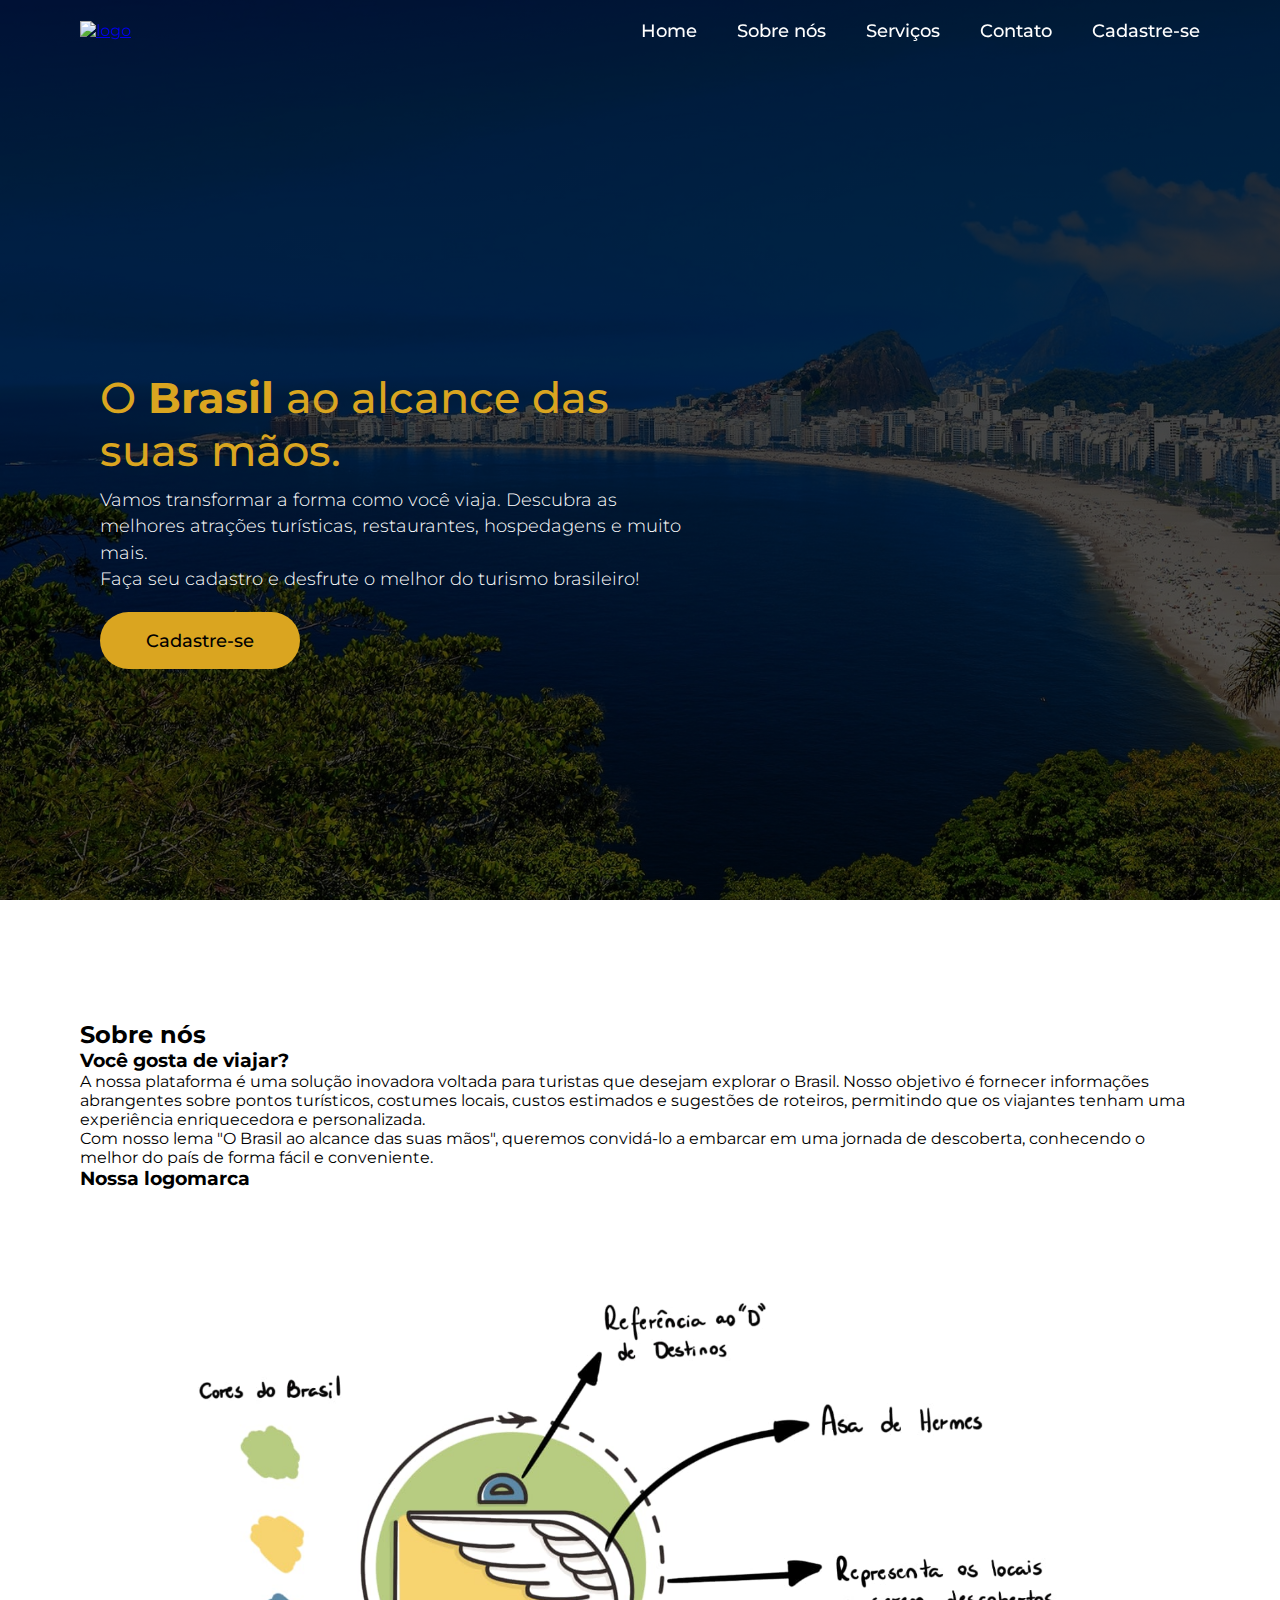
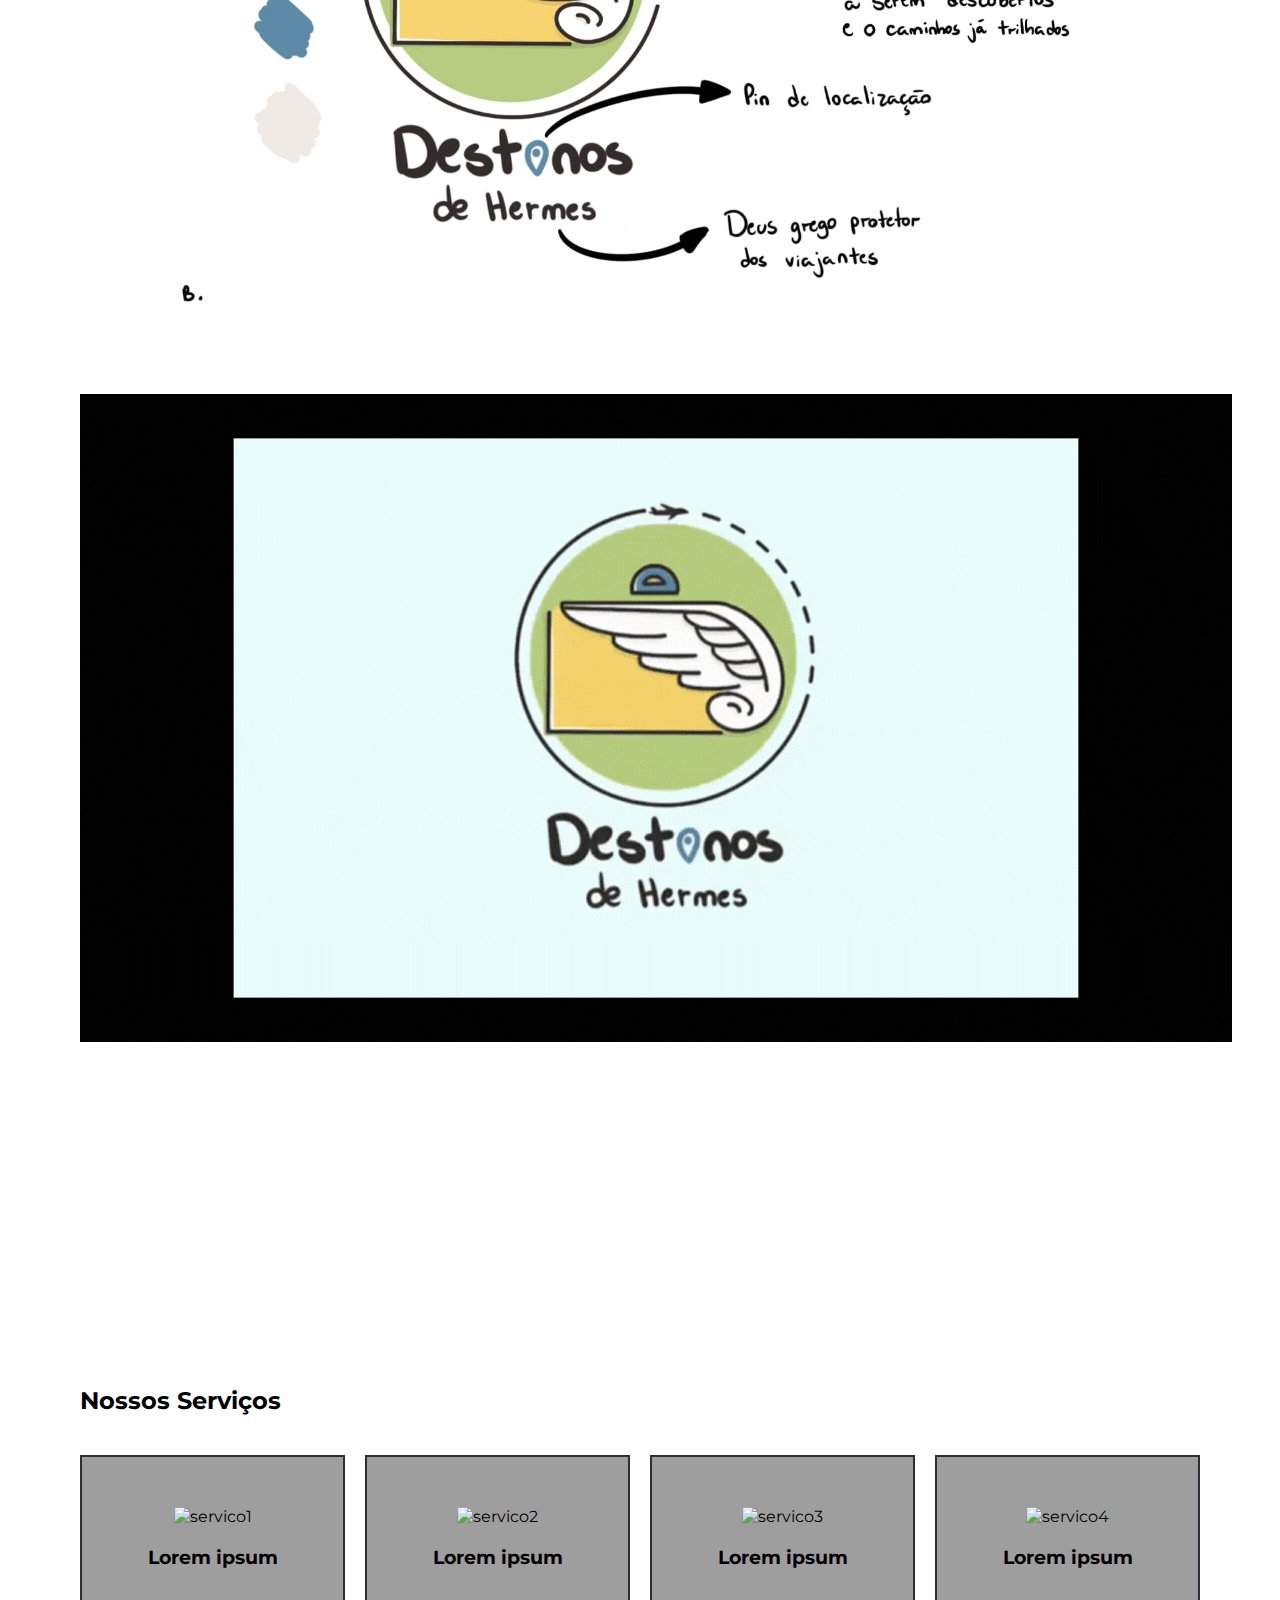
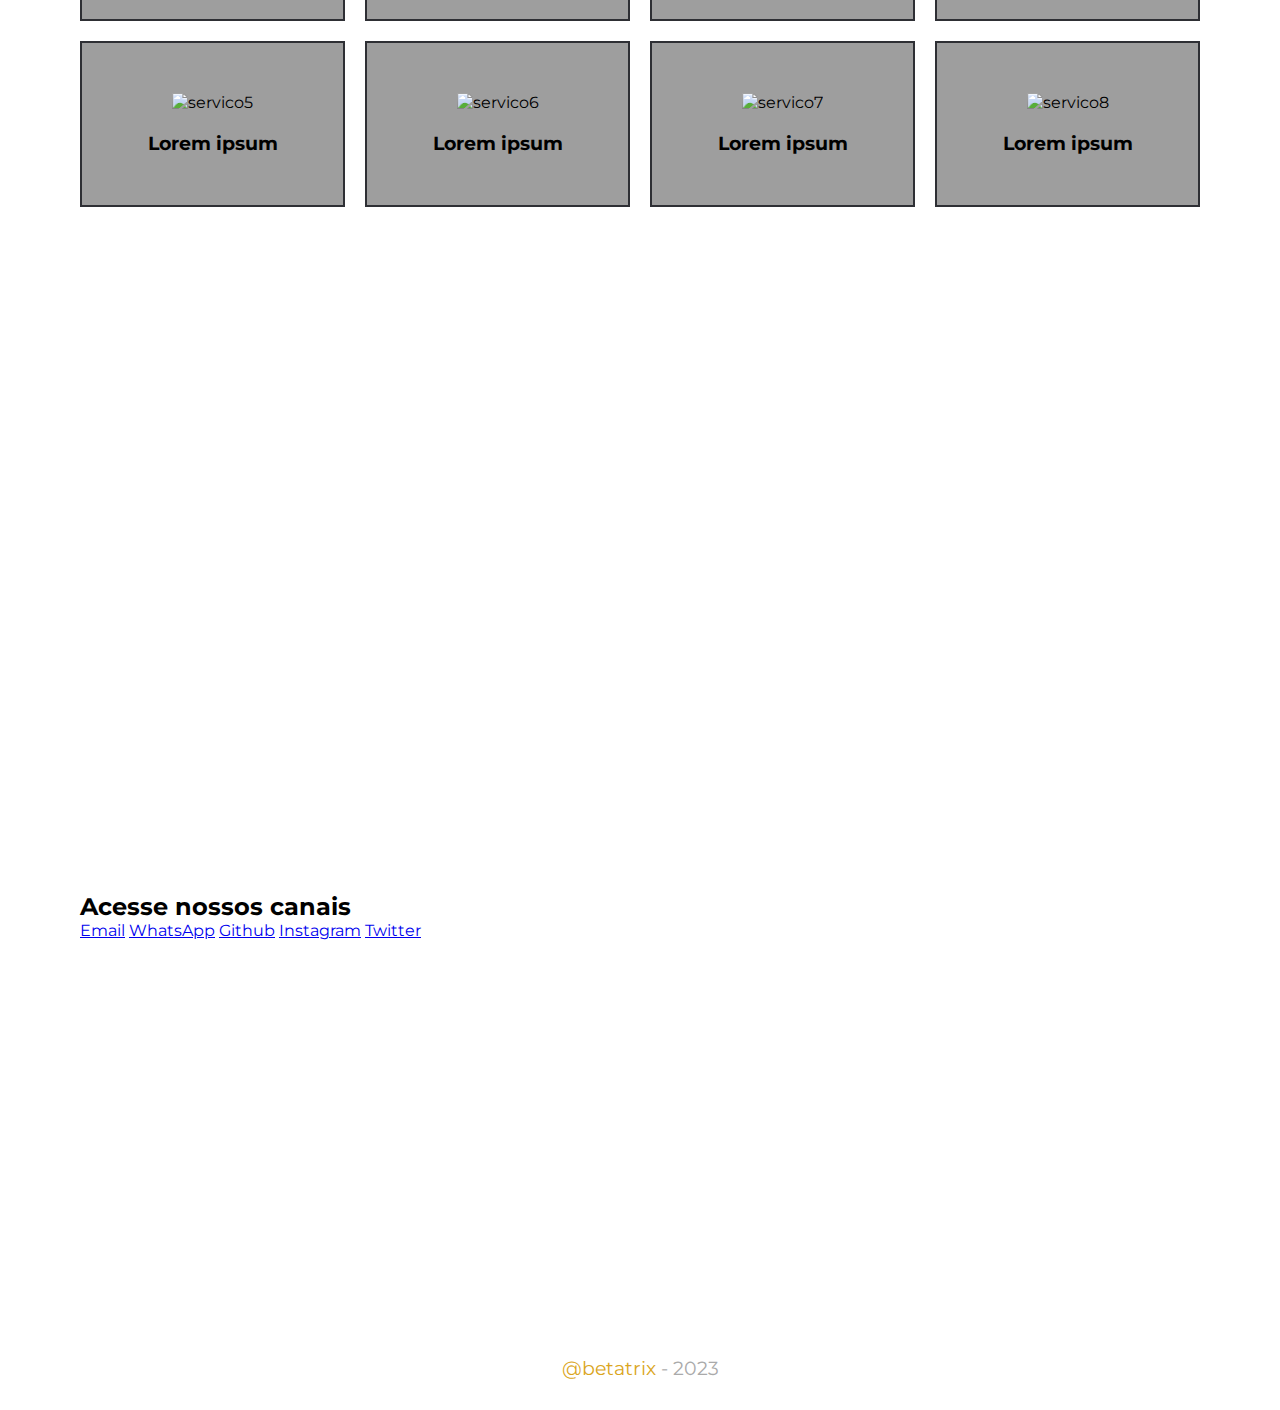
==== index.html @ 754840d3 "New" ====
<!DOCTYPE html>
<html lang="en">
<head>
   <meta charset="UTF-8">
   <meta http-equiv="X-UA-Compatible" content="IE=edge">
   <meta name="viewport" content="width=device-width, initial-scale=1.0">
   <title>Destinos de Hermes</title>
   <link rel="stylesheet" href="style.css">
</head>
<body>
   <header>
        <a href="#home" class="logo">
        <img src="#" alt="logo" width="auto">
        </a>
       <div class="menuToggle"></div>
       <nav class="navbar">
          <a href="#home">Home</a>
          <a href="#about">Sobre nós</a>
          <a href="#services">Serviços</a>
          <a href="#contact">Contato</a>
          <a href="#">Cadastre-se</a>
       </nav>
   </header>
   <section id="home">
       <div class="content">
           <h2>O <b>Brasil</b> ao alcance das suas mãos.</h2>
           <p>Vamos transformar a forma como você viaja. Descubra as melhores atrações turísticas, restaurantes, hospedagens e muito mais. <br> Faça seu cadastro e desfrute o melhor do turismo brasileiro!</p>
           <a href="#" class="signup-btn">Cadastre-se</a>
       </div>
   </section>
   <section id="about">
       <div class="content">
           <h2>Sobre nós</h2>
           <h3>Você gosta de viajar?</h3>
           <p>A nossa plataforma é uma solução inovadora voltada para turistas que desejam explorar o Brasil. Nosso objetivo é fornecer informações abrangentes sobre pontos turísticos, costumes locais, custos estimados e sugestões de roteiros, permitindo que os viajantes tenham uma experiência enriquecedora e personalizada.<br>
           Com nosso lema "O Brasil ao alcance das suas mãos", queremos convidá-lo a embarcar em uma jornada de descoberta, conhecendo o melhor do país de forma fácil e conveniente.
           </p>
       </div>
       <div>
           <h3>Nossa logomarca</h3>
           <img src="/images/logo_rascunho.jpeg" alt="logo-explain" width="auto" id="logoR">
           <img src="/images/logo.gif" id="logoG">
       </div>
   </section>
   <section id="services">
       <div class="stext">
           <h2>Nossos Serviços</h2>
       </div>
       <div class="content">
            <div class="carrousel">
               <img src="#" alt="servico1" width="auto" height="auto">
               <h3>Lorem ipsum</h3>
            </div>
            <div class="carrousel">
               <img src="#" alt="servico2" width="auto" height="auto">
               <h3>Lorem ipsum</h3>
            </div>
            <div class="carrousel">
               <img src="#" alt="servico3" width="auto" height="auto">
               <h3>Lorem ipsum</h3>
            </div>
            <div class="carrousel">
               <img src="#" alt="servico4" width="auto" height="auto">
               <h3>Lorem ipsum</h3>
            </div>
            <div class="carrousel">
                <img src="#" alt="servico5" width="auto" height="auto">
                <h3>Lorem ipsum</h3>
            </div>
            <div class="carrousel">
                <img src="#" alt="servico6" width="auto" height="auto">
                <h3>Lorem ipsum</h3>
            </div>
            <div class="carrousel">
                <img src="#" alt="servico7" width="auto" height="auto">
                <h3>Lorem ipsum</h3>
            </div>
            <div class="carrousel">
                <img src="#" alt="servico8" width="auto" height="auto">
                <h3>Lorem ipsum</h3>
            </div>
       </div>
   </section>
   <section id="contact">
        <div class="content">
            <h2>Acesse nossos canais</h2>
            <a href="#">Email</a>
            <a href="#">WhatsApp</a>
            <a href="#">Github</a>
            <a href="#">Instagram</a>
            <a href="#">Twitter</a>
        </div>
   </section>
    <footer>
        <p><a href="#">@betatrix</a> - 2023</p>
    </footer>
</body>
</html>
---- style.css ----
@import url('https://fonts.googleapis.com/css2?family=Montserrat:ital,wght@0,300;0,500;0,600;0,800;1,300&display=swap');

* {
    margin: 0;
    padding: 0;
    box-sizing: border-box;
    font-family: 'Montserrat', sans-serif;
    scroll-behavior: smooth; 
    /* O scroll smoorh faz com que o link âncora tenha uma rolagem suave  */
}

header {
    position: fixed;
    width: 100%;
    padding: 10px 80px;
    padding-top: 20px;
    display: inline-flex;
    justify-content: space-between;
    align-items: center;
    z-index: 10;
     /* sobreposição maior que outros index */
}

header nav {
    position: relative;
    display: flex;
    gap: 40px;
}

header nav a{
    text-decoration: none;
    color: #fff;
    font-weight: 500;
    font-size: 1.1em;
}

header img{
    height: 5em;
}

header a:hover {
    color: goldenrod;
    transition: 0.4s;
}

#home {
    position: relative;
    width: 100%;
    min-height: 100vh;
    display: flex;
    justify-content: space-between;
    align-items: center;
    padding: 100px;
    background-image: url(/images/background2.jpg);
    background-size: cover;
}

#home::before { /* é usada para criar um elemento posicionado absolutamente, que cobre todo o elemento*/
    content: "";
    position: absolute;
    top: 0;
    left: 0;
    width: 100%;
    height: 100%;
    background: linear-gradient(rgba(0, 0, 0, 0.767), rgba(0, 0, 0, 0.651));
    z-index: 1;
} 

#home .content {
    color: white;
    position: relative;
    display: flex;
    flex-direction: column;
    padding-top: 150px;
    gap: 10px;
    max-width: 600px;
    z-index: 2;
}

#home .content h2 {
    position: relative;
    font-weight: 500;
    font-size: 2.7em;
    color: goldenrod;
    transition: 0.5s;
}

#home .content p {
    position: relative;
    font-weight: 300;
    font-size: 1.1em;
    line-height: 1.5em;
    color: #fff;
}

/* #home .content b {
    font-weight: 800;
    color: goldenrod;
} */

#home .signup-btn {
    position: relative;
    display: inline-block;
    font-size: 1.1em;
    max-width: 300px;
    width: 200px;
    background: goldenrod;
    color: #000000;
    text-align: center;
    padding: 18px 30px;
    font-weight: 500;
    text-decoration: none;
    margin-top: 10px;
    margin-bottom: 10px;
    border-radius: 30px;
    transition: 0.5s;
}

#home .signup-btn:hover {
    transition: 0.4s;
    color: #fff;
}

#about, #services, #contact {
    position: relative;
    min-height: 100vh;
    padding: 120px 80px;
    display: flex;
    justify-content: center;
    flex-direction: column;
}

#about {

}

#about #logoR {
    height: 50em;
}

#services .content {
    display: grid;
    grid-template-columns: repeat(4,1fr);
    grid-gap: 20px;
    margin: 40px 0;
}

#services .content .carrousel {
    background: #9e9e9e;
    padding: 50px 20px;
    display: flex;
    justify-content: center;
    align-items: center;
    flex-direction: column;
    gap: 20px;
    border: 2px solid #2e2f34;
}

footer {
    margin-bottom: 20px;
    position: relative;
    text-align: center;
    color: #aaa;
    font-size: 1.2em;
    bottom: 10px;
}

footer a {
    color: goldenrod;
    text-decoration: none;
    transition: 0.5s;
}

footer a:hover {
    color: #fff;
}
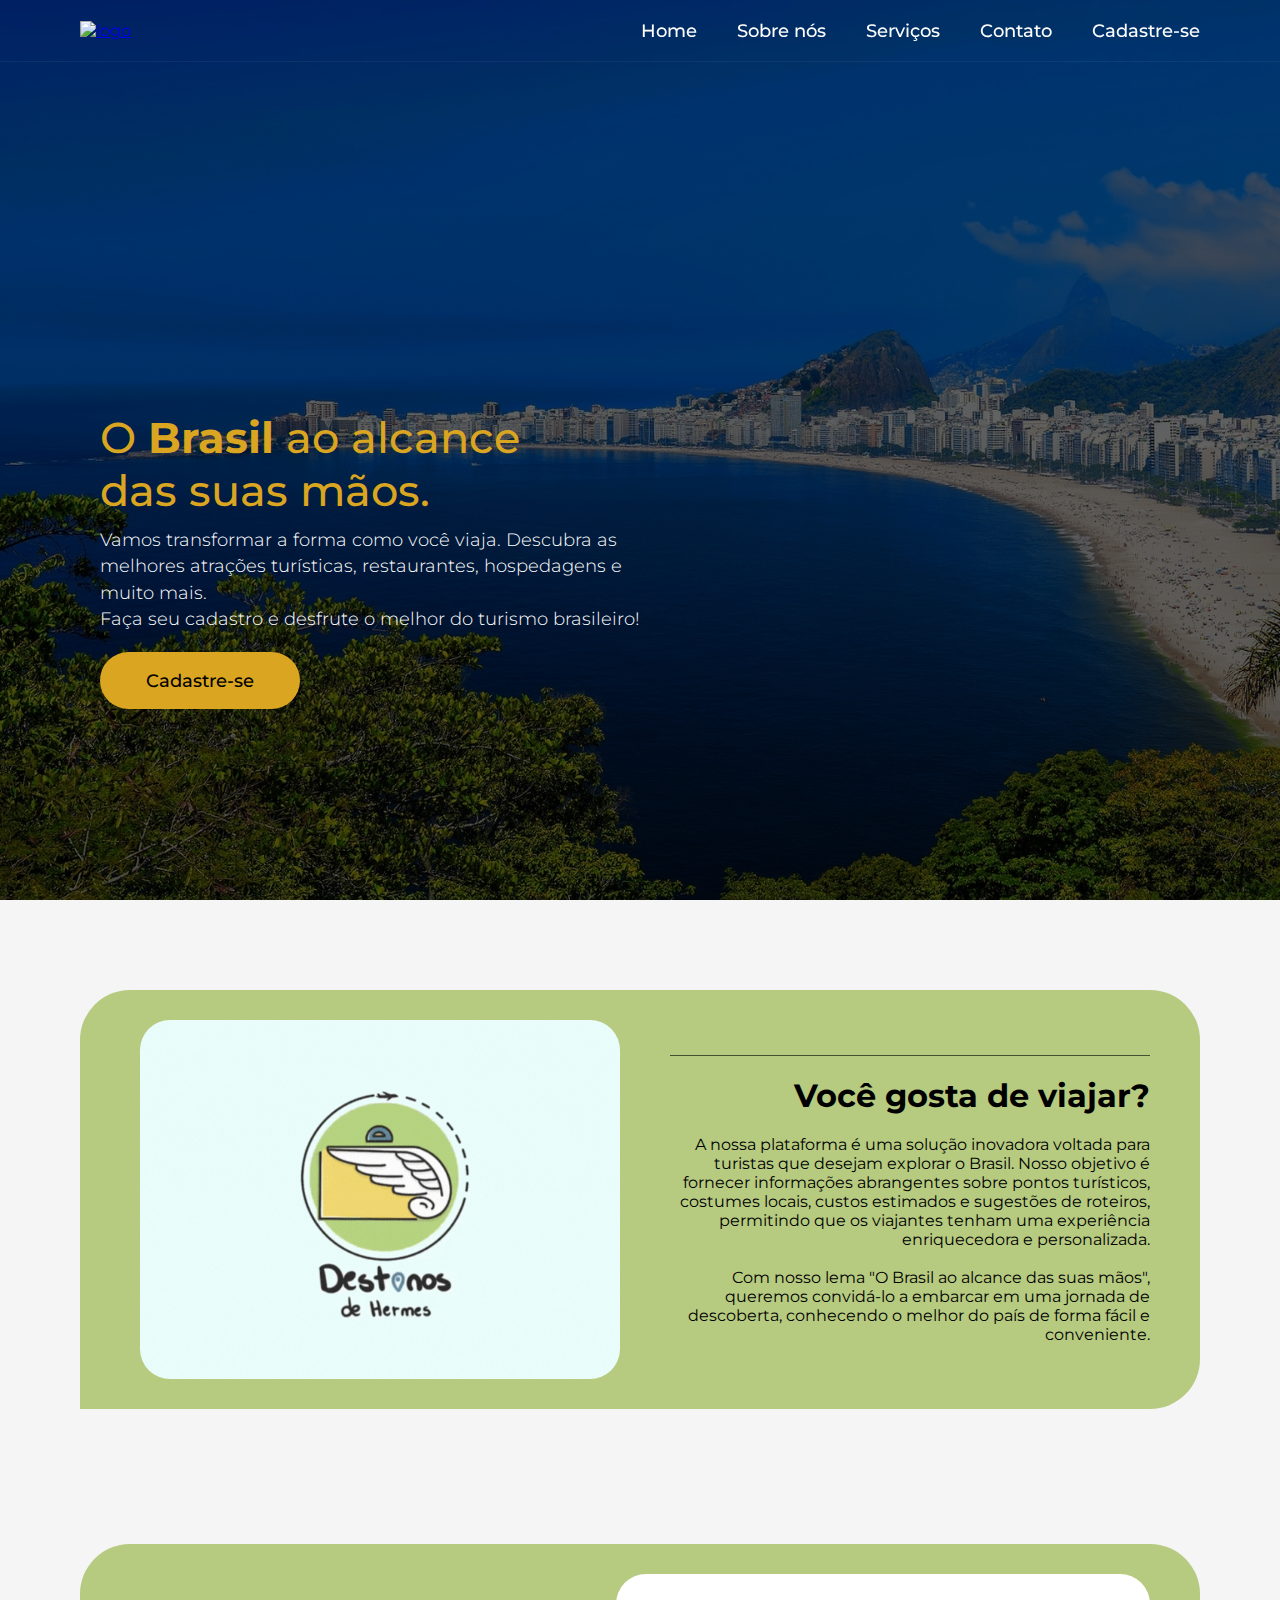
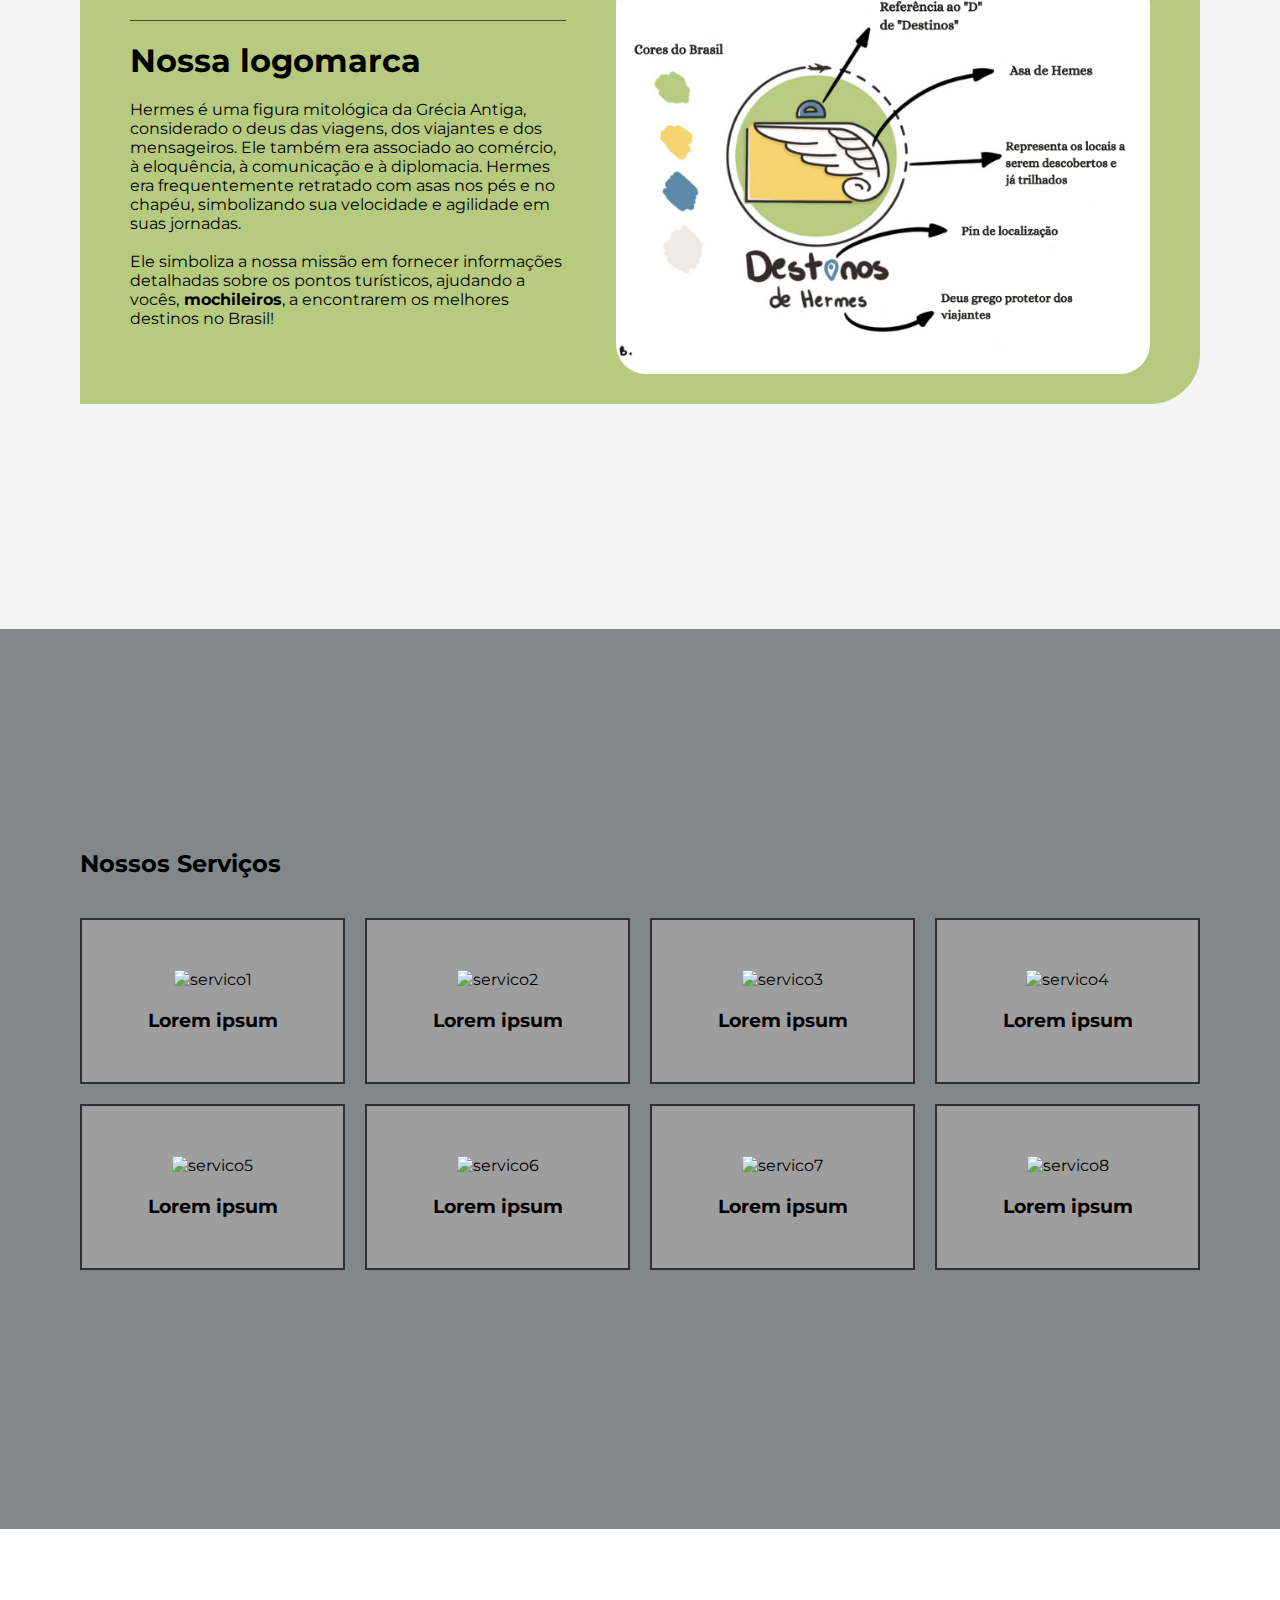
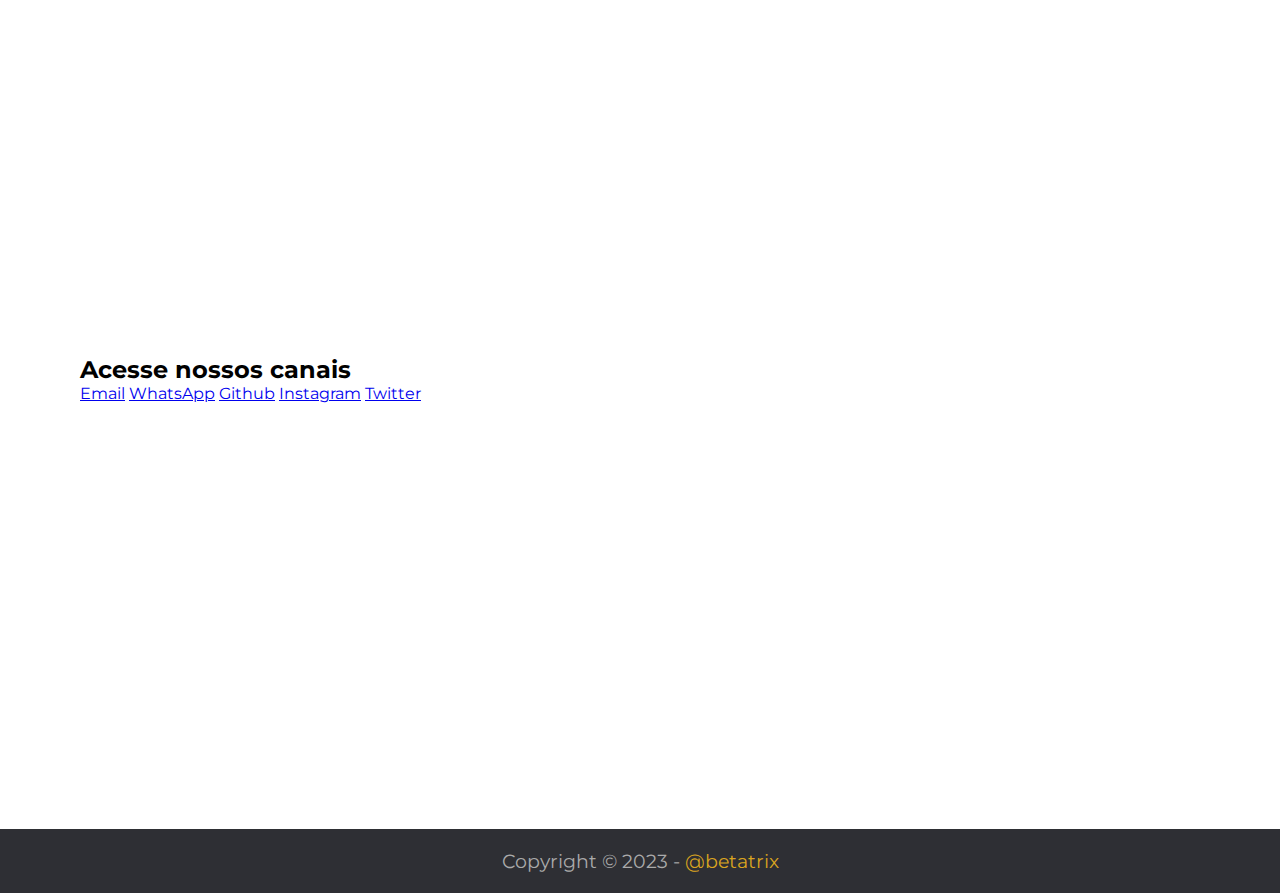
==== commit 5d610240: "new features" ====
--- a/index.html
+++ b/index.html
@@ -1,98 +1,113 @@
 <!DOCTYPE html>
 <html lang="en">
+
 <head>
-   <meta charset="UTF-8">
-   <meta http-equiv="X-UA-Compatible" content="IE=edge">
-   <meta name="viewport" content="width=device-width, initial-scale=1.0">
-   <title>Destinos de Hermes</title>
-   <link rel="stylesheet" href="style.css">
+    <meta charset="UTF-8">
+    <meta http-equiv="X-UA-Compatible" content="IE=edge">
+    <meta name="viewport" content="width=device-width, initial-scale=1.0">
+    <title>Destinos de Hermes</title>
+    <link rel="stylesheet" href="style.css">
 </head>
+
 <body>
-   <header>
+    <header id="header" class="header-glass header-visible">
         <a href="#home" class="logo">
-        <img src="#" alt="logo" width="auto">
+            <img src="#" alt="logo" width="auto">
         </a>
-       <div class="menuToggle"></div>
-       <nav class="navbar">
-          <a href="#home">Home</a>
-          <a href="#about">Sobre nós</a>
-          <a href="#services">Serviços</a>
-          <a href="#contact">Contato</a>
-          <a href="#">Cadastre-se</a>
-       </nav>
-   </header>
-   <section id="home">
-       <div class="content">
-           <h2>O <b>Brasil</b> ao alcance das suas mãos.</h2>
-           <p>Vamos transformar a forma como você viaja. Descubra as melhores atrações turísticas, restaurantes, hospedagens e muito mais. <br> Faça seu cadastro e desfrute o melhor do turismo brasileiro!</p>
-           <a href="#" class="signup-btn">Cadastre-se</a>
-       </div>
-   </section>
-   <section id="about">
-       <div class="content">
-           <h2>Sobre nós</h2>
-           <h3>Você gosta de viajar?</h3>
-           <p>A nossa plataforma é uma solução inovadora voltada para turistas que desejam explorar o Brasil. Nosso objetivo é fornecer informações abrangentes sobre pontos turísticos, costumes locais, custos estimados e sugestões de roteiros, permitindo que os viajantes tenham uma experiência enriquecedora e personalizada.<br>
-           Com nosso lema "O Brasil ao alcance das suas mãos", queremos convidá-lo a embarcar em uma jornada de descoberta, conhecendo o melhor do país de forma fácil e conveniente.
-           </p>
-       </div>
-       <div>
-           <h3>Nossa logomarca</h3>
-           <img src="/images/logo_rascunho.jpeg" alt="logo-explain" width="auto" id="logoR">
-           <img src="/images/logo.gif" id="logoG">
-       </div>
-   </section>
-   <section id="services">
-       <div class="stext">
-           <h2>Nossos Serviços</h2>
-       </div>
-       <div class="content">
-            <div class="carrousel">
-               <img src="#" alt="servico1" width="auto" height="auto">
-               <h3>Lorem ipsum</h3>
+        <div class="menuToggle"></div> <!--Portabilidade do menu -->
+        <nav class="navbar">
+            <a href="#home">Home</a>
+            <a href="#about">Sobre nós</a>
+            <a href="#services">Serviços</a>
+            <a href="#contact">Contato</a>
+            <a href="#">Cadastre-se</a>
+        </nav>
+    </header>
+    <section id="home">
+        <div class="content">
+            <h2>O <b>Brasil</b> ao alcance <br>das suas mãos.</h2>
+            <p>Vamos transformar a forma como você viaja. Descubra as melhores atrações turísticas, restaurantes,
+                hospedagens e muito mais. <br> Faça seu cadastro e desfrute o melhor do turismo brasileiro!</p>
+            <a href="#" class="signup-btn">Cadastre-se</a>
+        </div>
+    </section>
+    <section id="about">
+        <div class="content">
+            <img src="/images/logo.gif" id="logoG">
+            <div id="textAbout">
+                <h3>Você gosta de viajar?</h3>
+                <p>A nossa plataforma é uma solução inovadora voltada para turistas que desejam explorar o Brasil. Nosso
+                    objetivo é fornecer informações abrangentes sobre pontos turísticos, costumes locais, custos estimados e
+                    sugestões de roteiros, permitindo que os viajantes tenham uma experiência enriquecedora e
+                    personalizada.<br><br>
+                    Com nosso lema "O Brasil ao alcance das suas mãos", queremos convidá-lo a embarcar em uma jornada de
+                    descoberta, conhecendo o melhor do país de forma fácil e conveniente.
+                </p>
             </div>
-            <div class="carrousel">
-               <img src="#" alt="servico2" width="auto" height="auto">
-               <h3>Lorem ipsum</h3>
+        </div>
+        <div class="content">
+            <div id="textLogo">
+                <h3>Nossa logomarca</h3>
+                <p>Hermes é uma figura mitológica da Grécia Antiga, considerado o deus das viagens, dos viajantes e dos mensageiros. Ele também era associado ao comércio, à eloquência, à comunicação e à diplomacia. Hermes era frequentemente retratado com asas nos pés e no chapéu, simbolizando sua velocidade e agilidade em suas jornadas.</p> <br>
+                <p>Ele simboliza a nossa missão em fornecer informações detalhadas sobre os pontos turísticos, ajudando a vocês,<b> mochileiros</b>, a encontrarem os melhores destinos no Brasil!</p>
             </div>
-            <div class="carrousel">
-               <img src="#" alt="servico3" width="auto" height="auto">
-               <h3>Lorem ipsum</h3>
+            <img src="/images/logo_rascunho.png" alt="logo-explain" width="auto" id="logoR">
+        </div>
+
+    </section>
+    <section id="services">
+        <div class="stext">
+            <h2>Nossos Serviços</h2>
+        </div>
+        <div class="content">
+            <div class="carousel">
+                <img src="#" alt="servico1" width="auto" height="auto">
+                <h3>Lorem ipsum</h3>
             </div>
-            <div class="carrousel">
-               <img src="#" alt="servico4" width="auto" height="auto">
-               <h3>Lorem ipsum</h3>
+            <div class="carousel">
+                <img src="#" alt="servico2" width="auto" height="auto">
+                <h3>Lorem ipsum</h3>
             </div>
-            <div class="carrousel">
+            <div class="carousel">
+                <img src="#" alt="servico3" width="auto" height="auto">
+                <h3>Lorem ipsum</h3>
+            </div>
+            <div class="carousel">
+                <img src="#" alt="servico4" width="auto" height="auto">
+                <h3>Lorem ipsum</h3>
+            </div>
+            <div class="carousel">
                 <img src="#" alt="servico5" width="auto" height="auto">
                 <h3>Lorem ipsum</h3>
             </div>
-            <div class="carrousel">
+            <div class="carousel">
                 <img src="#" alt="servico6" width="auto" height="auto">
                 <h3>Lorem ipsum</h3>
             </div>
-            <div class="carrousel">
+            <div class="carousel">
                 <img src="#" alt="servico7" width="auto" height="auto">
                 <h3>Lorem ipsum</h3>
             </div>
-            <div class="carrousel">
+            <div class="carousel">
                 <img src="#" alt="servico8" width="auto" height="auto">
                 <h3>Lorem ipsum</h3>
             </div>
-       </div>
-   </section>
-   <section id="contact">
+        </div>
+    </section>
+    <section id="contact">
         <div class="content">
             <h2>Acesse nossos canais</h2>
-            <a href="#">Email</a>
-            <a href="#">WhatsApp</a>
-            <a href="#">Github</a>
-            <a href="#">Instagram</a>
-            <a href="#">Twitter</a>
+            <a href="mailto:beatriz.andrade1@aluno.ifsp.edu.br?subject=Assunto%20pré-definido&body=Texto%20pré-definido" target="_blank">Email</a>
+            <a href="https://wa.me/+5511996586879" target="_blank">WhatsApp</a>
+            <a href="https://github.com/betatrix" target="_blank">Github</a>
+            <a href="https://www.instagram.com" target="_blank">Instagram</a>
+            <a href="https://twitter.com" target="_blank">Twitter</a>
         </div>
-   </section>
+    </section>
     <footer>
-        <p><a href="#">@betatrix</a> - 2023</p>
+        <p>Copyright © 2023 - <a href="https://github.com/betatrix" target="_blank">@betatrix</a></p>
     </footer>
+    <script src="script.js"></script>
 </body>
-</html>
+
+</html>--- a/style.css
+++ b/style.css
@@ -5,20 +5,31 @@
     padding: 0;
     box-sizing: border-box;
     font-family: 'Montserrat', sans-serif;
-    scroll-behavior: smooth; 
-    /* O scroll smoorh faz com que o link âncora tenha uma rolagem suave  */
+    scroll-behavior: smooth;  /* O faz com que o link âncora tenha uma rolagem suave  */
 }
 
 header {
     position: fixed;
     width: 100%;
-    padding: 10px 80px;
+    padding: 80px;
     padding-top: 20px;
+    padding-bottom: 20px;
     display: inline-flex;
     justify-content: space-between;
     align-items: center;
-    z-index: 10;
-     /* sobreposição maior que outros index */
+    transition: background-color 0.2s ease-in-out; /*Deixa a transição de cores suave*/
+    z-index: 10; /* sobreposição maior que outros index */
+}
+
+/* Header vidro inicial*/
+.header-glass {
+    backdrop-filter: blur(2px); /*Deixa com aspecto de vidro*/
+    border-bottom: 1px solid rgba(255,255,255,0.05);
+}
+
+/* Header azul acionado pelo js*/
+.header-dark {
+    background-color:#2e2f34;
 }
 
 header nav {
@@ -27,14 +38,14 @@
     gap: 40px;
 }
 
-header nav a{
+header nav a {
     text-decoration: none;
     color: #fff;
     font-weight: 500;
     font-size: 1.1em;
 }
 
-header img{
+header img {
     height: 5em;
 }
 
@@ -51,29 +62,31 @@
     justify-content: space-between;
     align-items: center;
     padding: 100px;
+    padding-bottom: 10px; /*foi necessario para o header reconhecer a  seção about e mudar sua cor*/
     background-image: url(/images/background2.jpg);
     background-size: cover;
 }
 
-#home::before { /* é usada para criar um elemento posicionado absolutamente, que cobre todo o elemento*/
+/* Filtro escuro */
+#home::before {  /* before é usada para criar um elemento posicionado absolutamente, que cobre todo o elemento*/
     content: "";
     position: absolute;
     top: 0;
     left: 0;
     width: 100%;
     height: 100%;
-    background: linear-gradient(rgba(0, 0, 0, 0.767), rgba(0, 0, 0, 0.651));
+    background: linear-gradient(rgba(0, 0, 0, 0.562), rgba(0, 0, 0, 0.651));
     z-index: 1;
-} 
+}
 
 #home .content {
     color: white;
     position: relative;
     display: flex;
     flex-direction: column;
-    padding-top: 150px;
+    padding-top: 140px;
     gap: 10px;
-    max-width: 600px;
+    max-width: 550px;
     z-index: 2;
 }
 
@@ -121,31 +134,75 @@
     color: #fff;
 }
 
-#about, #services, #contact {
+#about,
+#services,
+#contact {
     position: relative;
     min-height: 100vh;
-    padding: 120px 80px;
+    padding: 90px 80px;
     display: flex;
     justify-content: center;
     flex-direction: column;
 }
 
 #about {
-
+    background-color: whitesmoke;
+}
+
+#about .content {
+    background: #B6CA80;
+    padding-top: 30px;
+    padding-bottom: 30px;
+    border-radius: 50px 50px 50px 0;
+    position: relative;
+    width: 100%;
+    display: flex;
+    align-items: center;
+    margin-bottom: 15vh;
+}
+
+#about h3 {
+    font-size: 2em;
+    margin-bottom: 20px;
+    padding-top: 20px;
+    border-top: 1px solid #0000009a;
+}
+
+#about #textAbout {
+    margin-right: 50px;
+    text-align: right;
+}
+
+#about #logoG {
+    width: 30em;
+    margin-left: 60px;
+    margin-right: 50px;
+    border-radius: 30px;
+}
+
+#about #textLogo {
+    margin-left: 50px;
 }
 
 #about #logoR {
-    height: 50em;
+    margin-left: 50px;
+    margin-right: 50px;
+    height: 25em;
+    border-radius: 30px;
+}
+
+#services {
+    background-color: #818889;
 }
 
 #services .content {
     display: grid;
-    grid-template-columns: repeat(4,1fr);
+    grid-template-columns: repeat(4, 1fr);
     grid-gap: 20px;
     margin: 40px 0;
 }
 
-#services .content .carrousel {
+#services .content .carousel {
     background: #9e9e9e;
     padding: 50px 20px;
     display: flex;
@@ -157,12 +214,13 @@
 }
 
 footer {
-    margin-bottom: 20px;
+    background-color: #2e2f34;
+    padding-top: 20px;
+    padding-bottom: 20px;
     position: relative;
     text-align: center;
     color: #aaa;
     font-size: 1.2em;
-    bottom: 10px;
 }
 
 footer a {
@@ -172,5 +230,5 @@
 }
 
 footer a:hover {
-    color: #fff;
-}
+    color: #aaa;
+}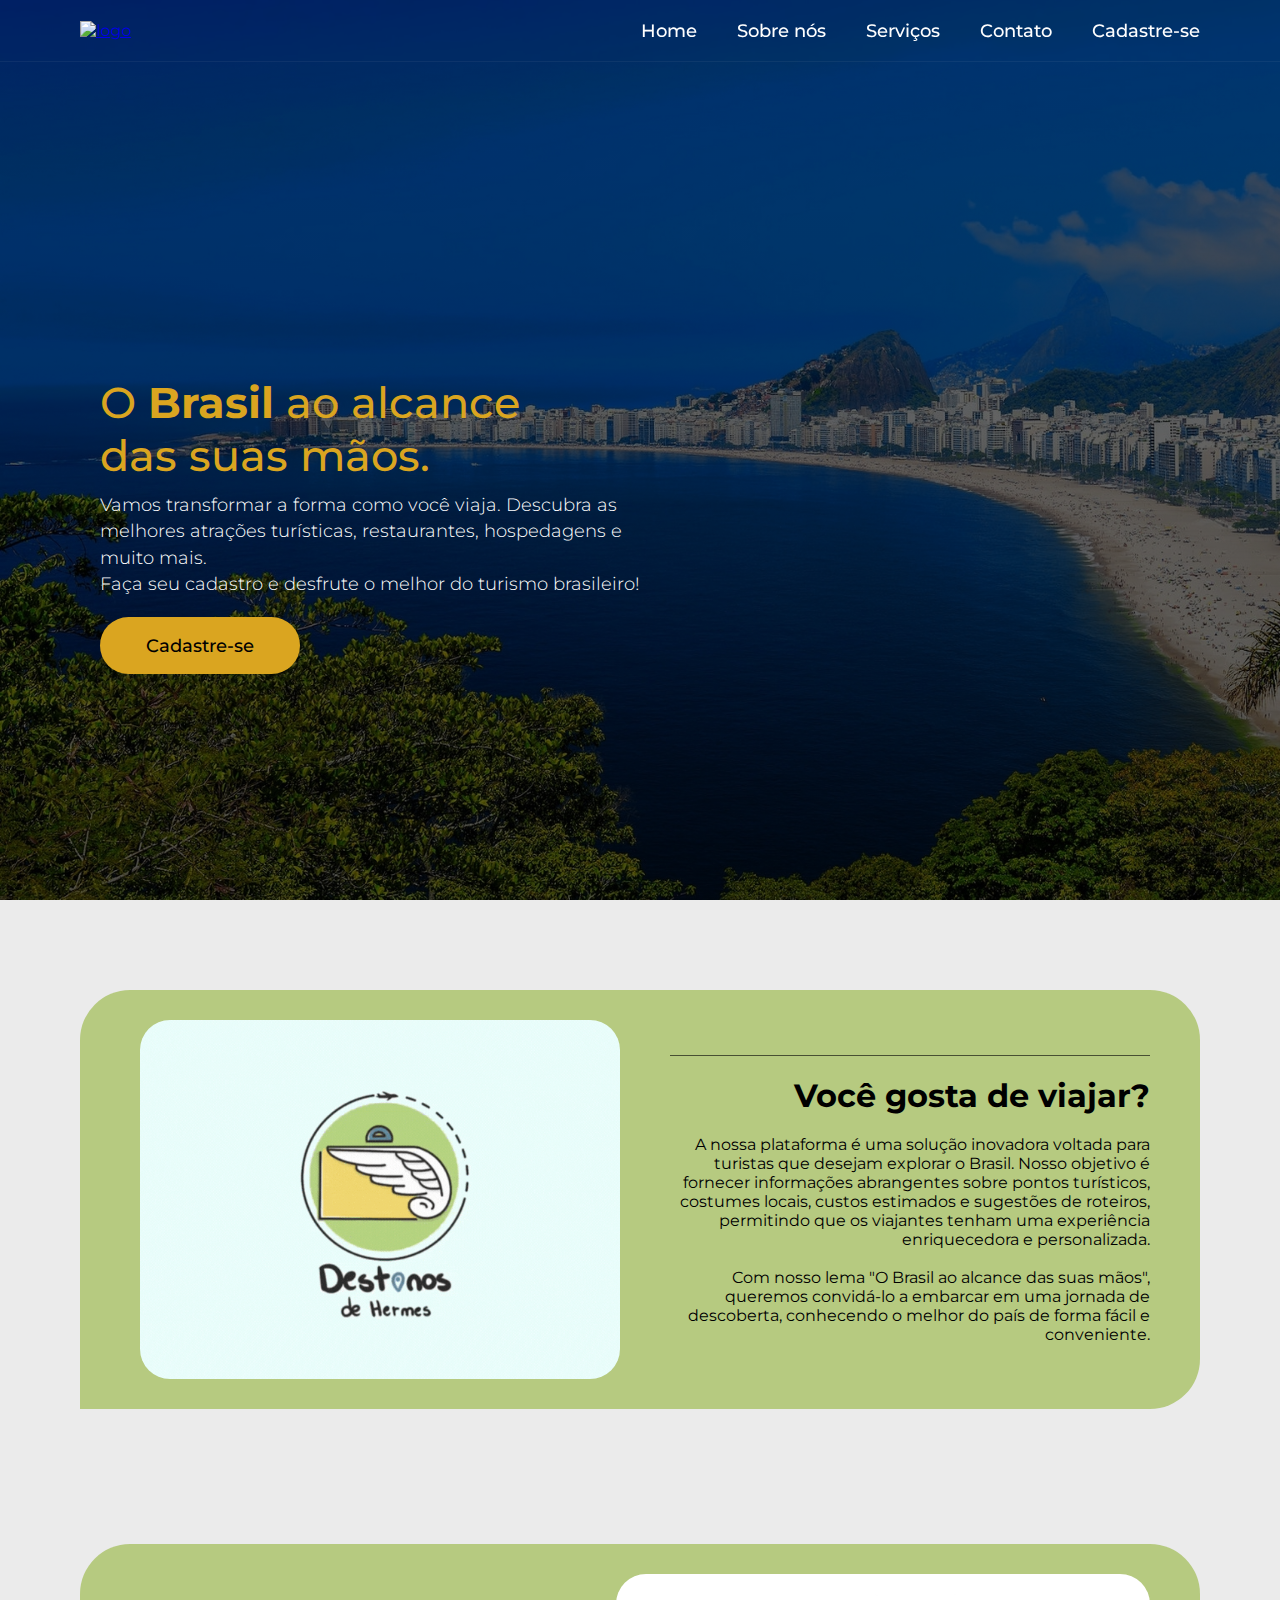
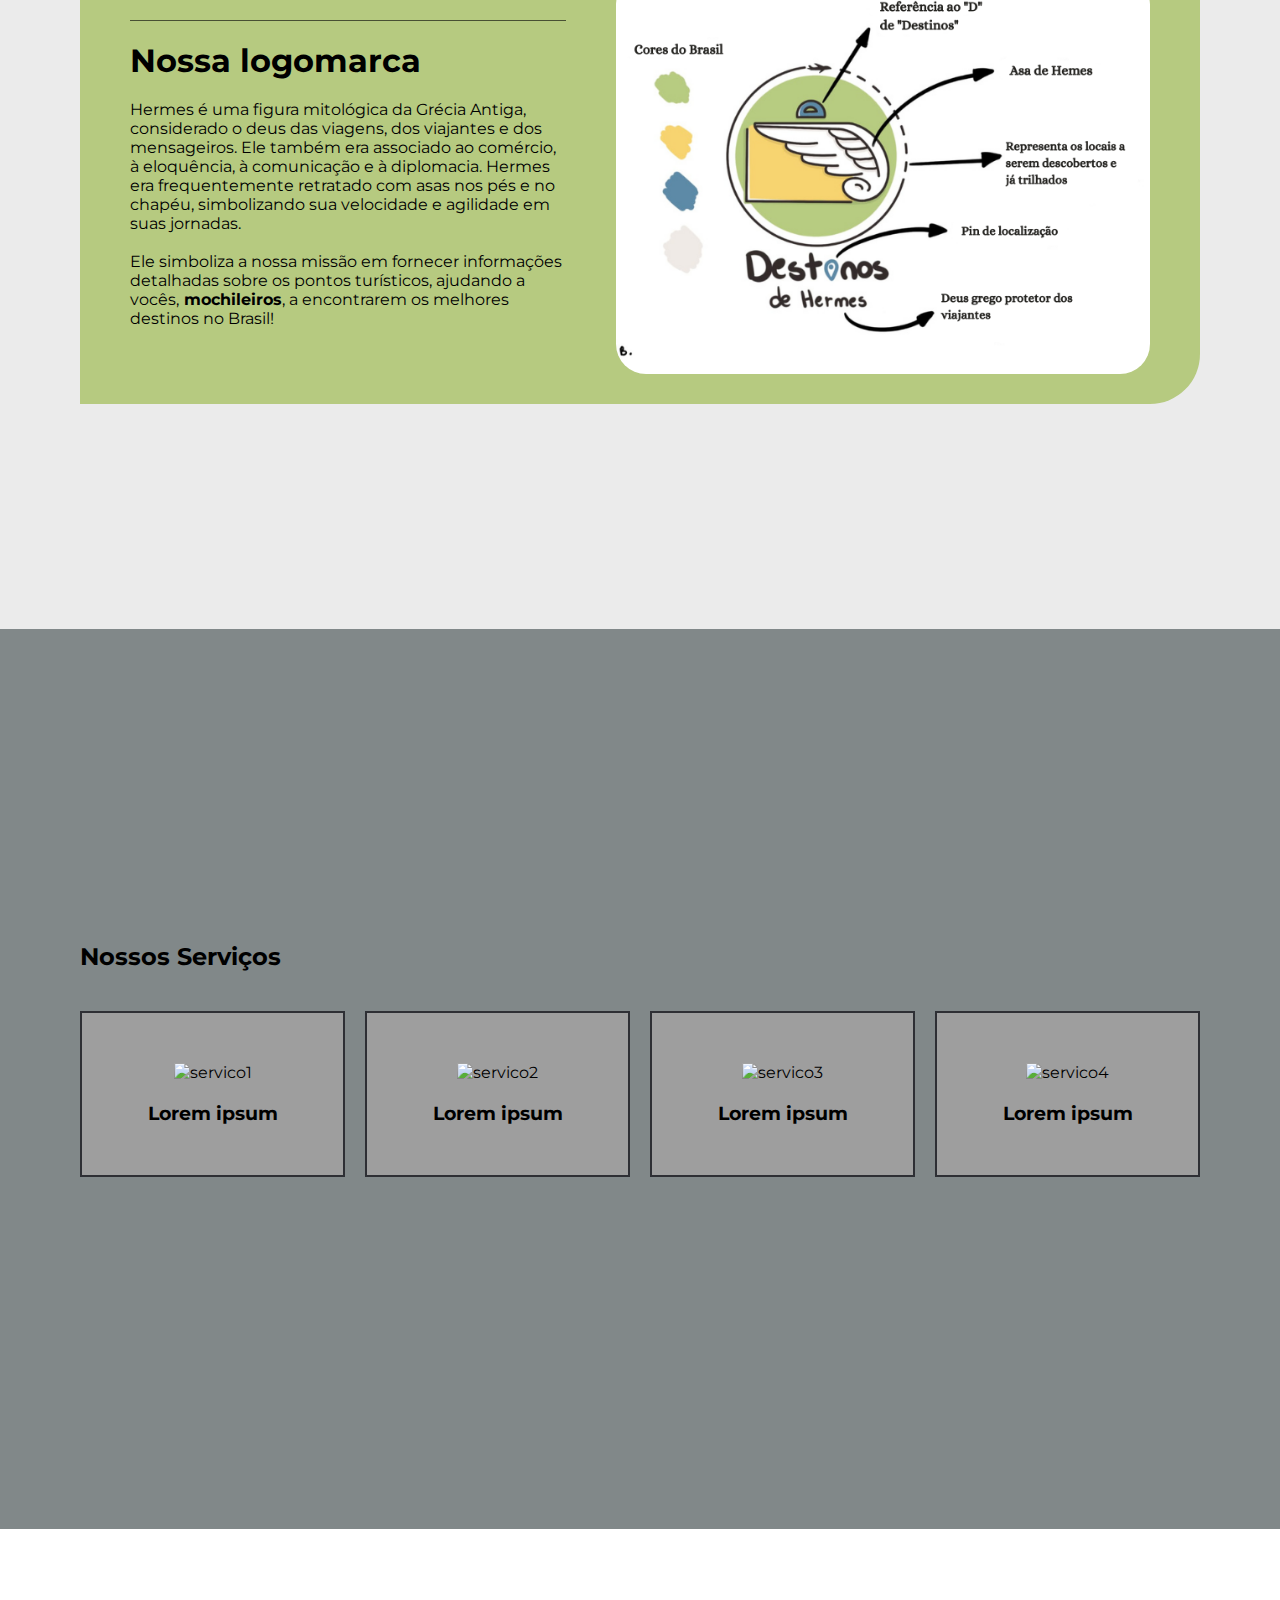
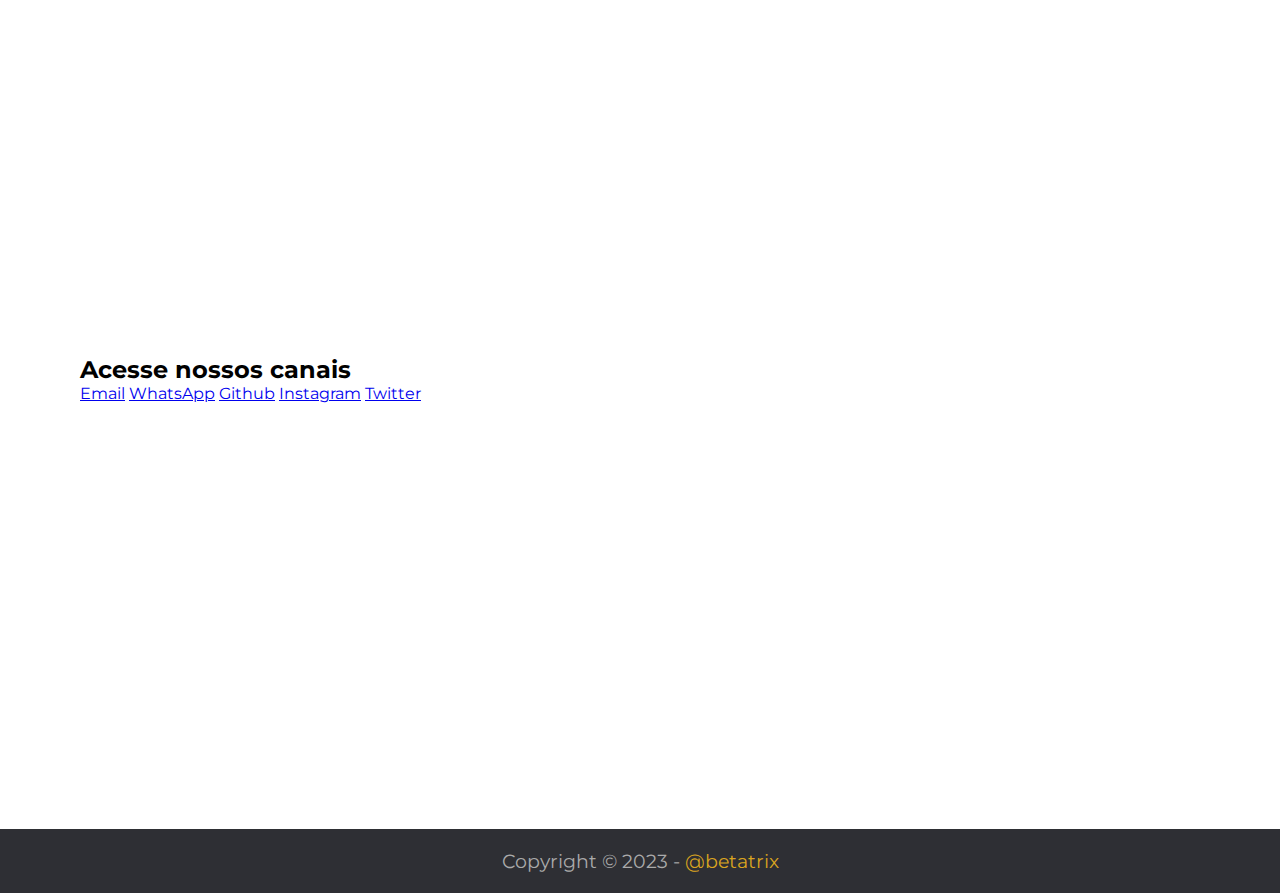
==== commit 145a2a55: "new update" ====
--- a/index.html
+++ b/index.html
@@ -33,7 +33,7 @@
     </section>
     <section id="about">
         <div class="content">
-            <img src="/images/logo.gif" id="logoG">
+            <img src="./images/logo.gif" id="logoG">
             <div id="textAbout">
                 <h3>Você gosta de viajar?</h3>
                 <p>A nossa plataforma é uma solução inovadora voltada para turistas que desejam explorar o Brasil. Nosso
@@ -51,7 +51,7 @@
                 <p>Hermes é uma figura mitológica da Grécia Antiga, considerado o deus das viagens, dos viajantes e dos mensageiros. Ele também era associado ao comércio, à eloquência, à comunicação e à diplomacia. Hermes era frequentemente retratado com asas nos pés e no chapéu, simbolizando sua velocidade e agilidade em suas jornadas.</p> <br>
                 <p>Ele simboliza a nossa missão em fornecer informações detalhadas sobre os pontos turísticos, ajudando a vocês,<b> mochileiros</b>, a encontrarem os melhores destinos no Brasil!</p>
             </div>
-            <img src="/images/logo_rascunho.png" alt="logo-explain" width="auto" id="logoR">
+            <img src="./images/logo_rascunho.png" alt="logo-explain" width="auto" id="logoR">
         </div>
 
     </section>
@@ -76,22 +76,6 @@
                 <img src="#" alt="servico4" width="auto" height="auto">
                 <h3>Lorem ipsum</h3>
             </div>
-            <div class="carousel">
-                <img src="#" alt="servico5" width="auto" height="auto">
-                <h3>Lorem ipsum</h3>
-            </div>
-            <div class="carousel">
-                <img src="#" alt="servico6" width="auto" height="auto">
-                <h3>Lorem ipsum</h3>
-            </div>
-            <div class="carousel">
-                <img src="#" alt="servico7" width="auto" height="auto">
-                <h3>Lorem ipsum</h3>
-            </div>
-            <div class="carousel">
-                <img src="#" alt="servico8" width="auto" height="auto">
-                <h3>Lorem ipsum</h3>
-            </div>
         </div>
     </section>
     <section id="contact">
--- a/style.css
+++ b/style.css
@@ -23,7 +23,7 @@
 
 /* Header vidro inicial*/
 .header-glass {
-    backdrop-filter: blur(2px); /*Deixa com aspecto de vidro*/
+    backdrop-filter: blur(2.5px); /*Deixa com aspecto de vidro*/
     border-bottom: 1px solid rgba(255,255,255,0.05);
 }
 
@@ -63,7 +63,7 @@
     align-items: center;
     padding: 100px;
     padding-bottom: 10px; /*foi necessario para o header reconhecer a  seção about e mudar sua cor*/
-    background-image: url(/images/background2.jpg);
+    background-image: url(./images/background2.jpg);
     background-size: cover;
 }
 
@@ -84,7 +84,7 @@
     position: relative;
     display: flex;
     flex-direction: column;
-    padding-top: 140px;
+    padding-top: 70px;
     gap: 10px;
     max-width: 550px;
     z-index: 2;
@@ -146,7 +146,7 @@
 }
 
 #about {
-    background-color: whitesmoke;
+    background-color: rgb(235, 235, 235);
 }
 
 #about .content {
@@ -231,4 +231,4 @@
 
 footer a:hover {
     color: #aaa;
-}+}
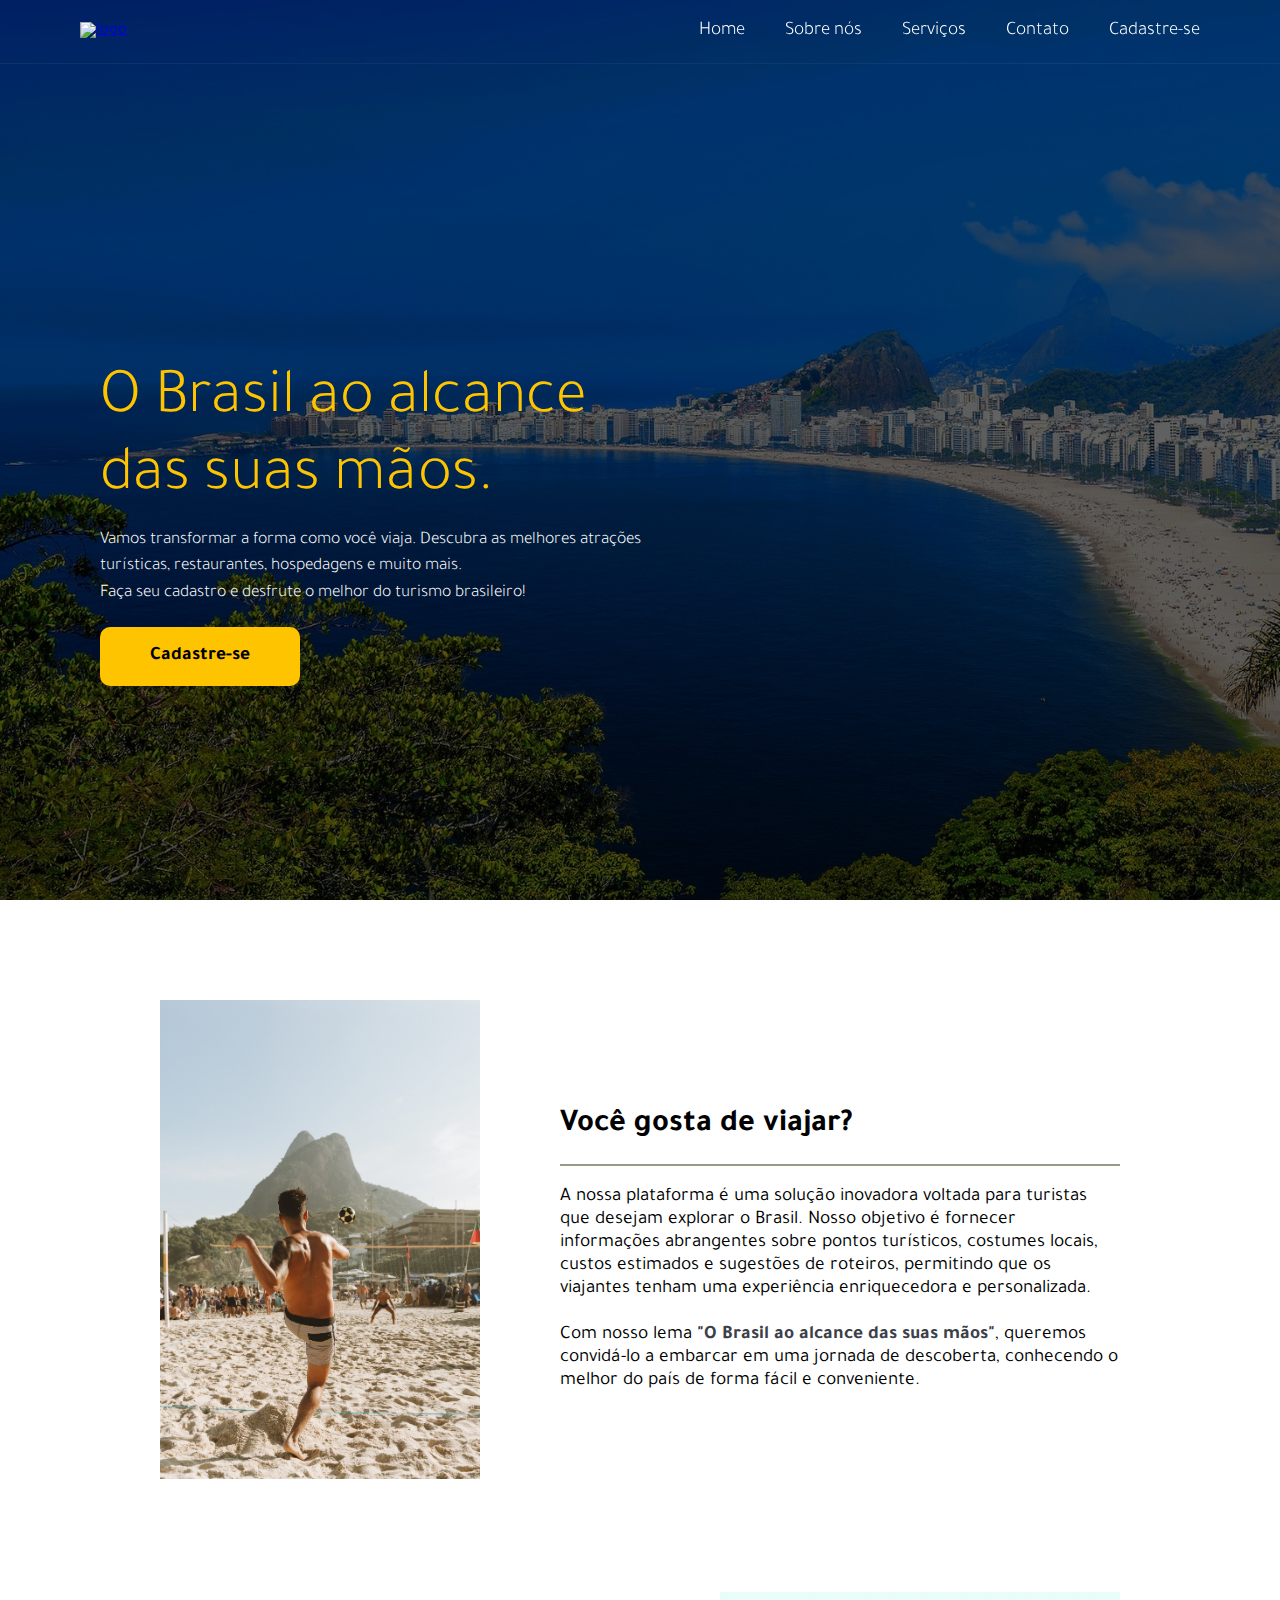
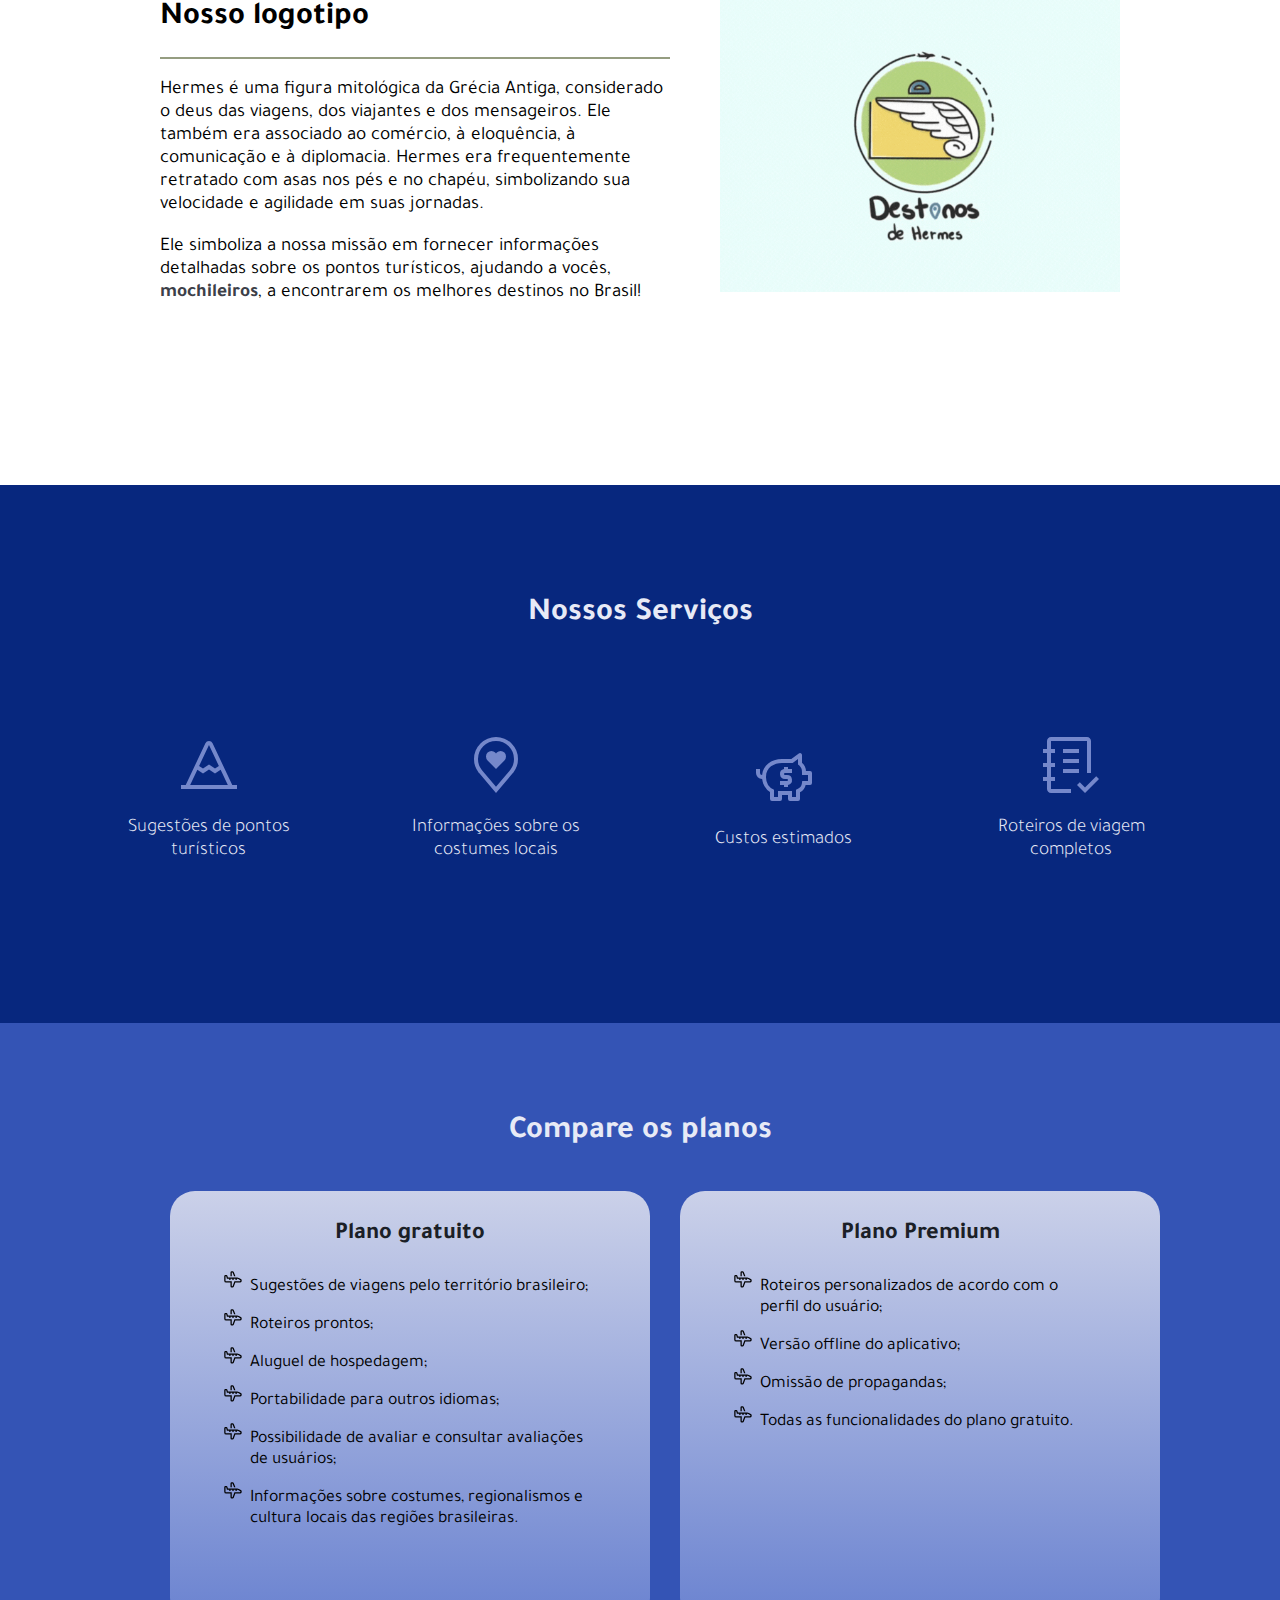
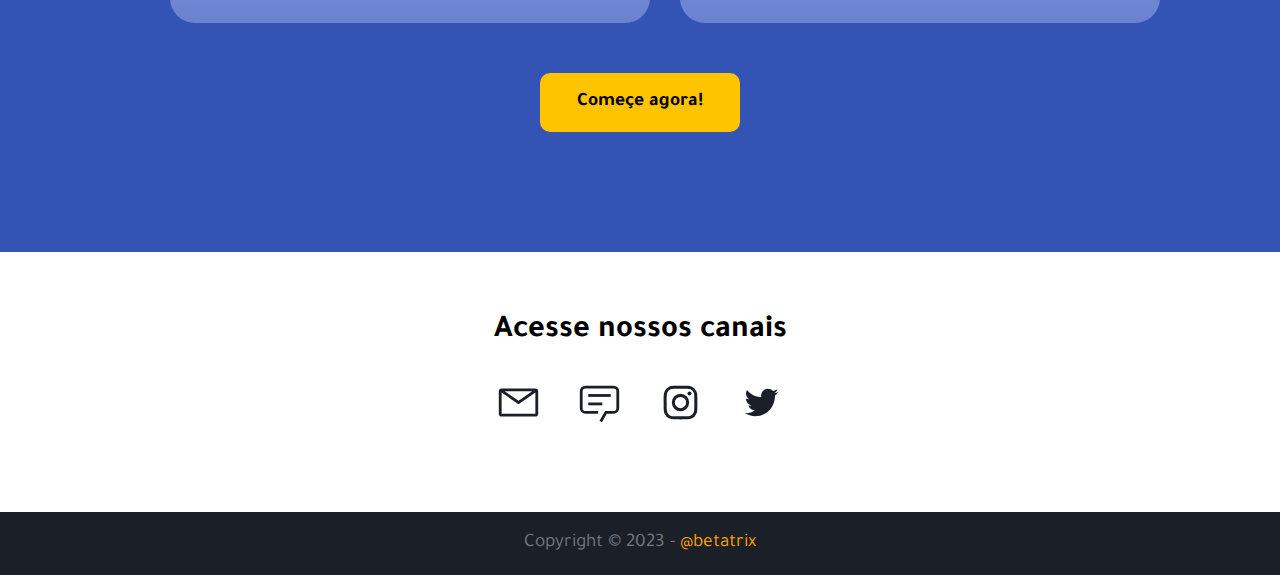
==== commit b2a651f1: "last update in night" ====
--- a/index.html
+++ b/index.html
@@ -25,7 +25,7 @@
     </header>
     <section id="home">
         <div class="content">
-            <h2>O <b>Brasil</b> ao alcance <br>das suas mãos.</h2>
+            <h2>O Brasil ao alcance <br>das suas mãos.</h2>
             <p>Vamos transformar a forma como você viaja. Descubra as melhores atrações turísticas, restaurantes,
                 hospedagens e muito mais. <br> Faça seu cadastro e desfrute o melhor do turismo brasileiro!</p>
             <a href="#" class="signup-btn">Cadastre-se</a>
@@ -33,25 +33,30 @@
     </section>
     <section id="about">
         <div class="content">
-            <img src="./images/logo.gif" id="logoG">
+            <img src="./images/imagem_about.jpg" id="img">
             <div id="textAbout">
                 <h3>Você gosta de viajar?</h3>
                 <p>A nossa plataforma é uma solução inovadora voltada para turistas que desejam explorar o Brasil. Nosso
-                    objetivo é fornecer informações abrangentes sobre pontos turísticos, costumes locais, custos estimados e
+                    objetivo é fornecer informações abrangentes sobre pontos turísticos, costumes locais, custos
+                    estimados e
                     sugestões de roteiros, permitindo que os viajantes tenham uma experiência enriquecedora e
                     personalizada.<br><br>
-                    Com nosso lema "O Brasil ao alcance das suas mãos", queremos convidá-lo a embarcar em uma jornada de
+                    Com nosso lema <b>"O Brasil ao alcance das suas mãos"</b>, queremos convidá-lo a embarcar em uma jornada de
                     descoberta, conhecendo o melhor do país de forma fácil e conveniente.
                 </p>
             </div>
         </div>
         <div class="content">
             <div id="textLogo">
-                <h3>Nossa logomarca</h3>
-                <p>Hermes é uma figura mitológica da Grécia Antiga, considerado o deus das viagens, dos viajantes e dos mensageiros. Ele também era associado ao comércio, à eloquência, à comunicação e à diplomacia. Hermes era frequentemente retratado com asas nos pés e no chapéu, simbolizando sua velocidade e agilidade em suas jornadas.</p> <br>
-                <p>Ele simboliza a nossa missão em fornecer informações detalhadas sobre os pontos turísticos, ajudando a vocês,<b> mochileiros</b>, a encontrarem os melhores destinos no Brasil!</p>
+                <h3>Nosso logotipo</h3>
+                <p>Hermes é uma figura mitológica da Grécia Antiga, considerado o deus das viagens, dos viajantes e dos
+                    mensageiros. Ele também era associado ao comércio, à eloquência, à comunicação e à diplomacia.
+                    Hermes era frequentemente retratado com asas nos pés e no chapéu, simbolizando sua velocidade e
+                    agilidade em suas jornadas.</p> <br>
+                <p>Ele simboliza a nossa missão em fornecer informações detalhadas sobre os pontos turísticos, ajudando
+                    a vocês,<b> mochileiros</b>, a encontrarem os melhores destinos no Brasil!</p>
             </div>
-            <img src="./images/logo_rascunho.png" alt="logo-explain" width="auto" id="logoR">
+            <img src="./images/desenho_logo.gif" alt="logo-explain" width="auto" id="logogif">
         </div>
 
     </section>
@@ -61,32 +66,84 @@
         </div>
         <div class="content">
             <div class="carousel">
-                <img src="#" alt="servico1" width="auto" height="auto">
-                <h3>Lorem ipsum</h3>
+                <svg id="svg" xmlns="http://www.w3.org/2000/svg" width="32" height="32" viewBox="0 0 32 32">
+                    <defs><style>.cls-1 {fill: none;}</style></defs>
+                    <title>mountain</title>
+                    <path d="M27.6343,26,17.7888,5.1055a2,2,0,0,0-3.5879.021L4.3657,26H2v2H30V26ZM15.99,5.979,20.9473,16.5,19,17.7979l-3-2-3,2-1.9551-1.3033ZM10.1846,18.3247,13,20.2021l3-2,3,2,2.8091-1.873L25.4233,26H6.5752Z" />
+                    <rect id="_Transparent_Rectangle_" data-name="&lt;Transparent Rectangle&gt;" class="cls-1" width="32" height="32" />
+                </svg>
+                <h3>Sugestões de pontos turísticos</h3>
             </div>
             <div class="carousel">
-                <img src="#" alt="servico2" width="auto" height="auto">
-                <h3>Lorem ipsum</h3>
+                <svg id="svg" data-name="Layer 1" xmlns="http://www.w3.org/2000/svg" width="32" height="32" viewBox="0 0 32 32">
+                    <defs><style>.cls-1 {fill: none;}</style></defs>
+                    <path d="M18.303,9a2.6616,2.6616,0,0,0-1.9079.8058l-.3932.4054-.397-.4054a2.6615,2.6615,0,0,0-3.8157,0,2.7992,2.7992,0,0,0,0,3.8964L16.0019,18l4.2089-4.2978a2.7992,2.7992,0,0,0,0-3.8964A2.6616,2.6616,0,0,0,18.303,9Z" transform="translate(0 0)" />
+                    <path d="M16,30,7.5645,20.0513c-.0479-.0571-.3482-.4515-.3482-.4515A10.8888,10.8888,0,0,1,5,13a11,11,0,0,1,22,0,10.8844,10.8844,0,0,1-2.2148,6.5973l-.0015.0025s-.3.3944-.3447.4474ZM8.8125,18.395c.001.0007.2334.082.2866.3744L16,26.9079l6.91-8.15c.0439-.0552.2783-.3649.2788-.3657A8.901,8.901,0,0,0,25,13,9,9,0,0,0,7,13a8.9054,8.9054,0,0,0,1.8125,5.395Z" transform="translate(0 0)" />
+                    <rect id="_Transparent_Rectangle_" data-name="&lt;Transparent Rectangle&gt;" class="cls-1" width="32" height="32" />
+                </svg>
+                <h3>Informações sobre os costumes locais</h3>
             </div>
             <div class="carousel">
-                <img src="#" alt="servico3" width="auto" height="auto">
-                <h3>Lorem ipsum</h3>
+                <svg id="svg" xmlns="http://www.w3.org/2000/svg" width="32" height="32" viewBox="0 0 32 32">
+                    <defs><style>.cls-1 {fill: none;}</style></defs>
+                    <path d="M16.5,14H20V12H18V11H16v1.0508A2.5,2.5,0,0,0,16.5,17h1a.5.5,0,0,1,0,1H14v2h2v1h2V19.9492A2.5,2.5,0,0,0,17.5,15h-1a.5.5,0,0,1,0-1Z" />
+                    <path d="M29,13H26.98A5.7789,5.7789,0,0,0,25,8.8525V5a1,1,0,0,0-1.6-.8L19.6665,7H15c-5.5095,0-9.4634,3.2412-9.9485,8H5a1.0009,1.0009,0,0,1-1-1V12H2v2a3.0033,3.0033,0,0,0,3,3h.07A9.1733,9.1733,0,0,0,9,23.5566V27a1,1,0,0,0,1,1h4a1,1,0,0,0,1-1V25h3v2a1,1,0,0,0,1,1h4a1,1,0,0,0,1-1V23.6372A5.0926,5.0926,0,0,0,26.8188,20H29a1,1,0,0,0,1-1V14A1,1,0,0,0,29,13Zm-1,5H25.124c-.3052,2.7529-.8235,3.4854-3.124,4.3154V26H20V23H13v3H11V22.3779A7.013,7.013,0,0,1,7,16c0-4.8354,4.0181-7,8-7h5.3335L23,7V9.7764c2.4182,1.8593,1.9126,3.186,2.0183,5.2236H28Z" />
+                    <rect id="_Transparent_Rectangle_" data-name="&lt;Transparent Rectangle&gt;" class="cls-1" width="32" height="32" />
+                </svg>
+                <h3>Custos estimados</h3>
             </div>
             <div class="carousel">
-                <img src="#" alt="servico4" width="auto" height="auto">
-                <h3>Lorem ipsum</h3>
+                <?xml version="1.0" encoding="utf-8"?>
+                <svg version="1.1" id="svg" xmlns="http://www.w3.org/2000/svg" xmlns:xlink="http://www.w3.org/1999/xlink" x="0px" y="0px" width="32px" height="32px" viewBox="0 0 32 32" style="enable-background:new 0 0 32 32;" xml:space="preserve">
+                    <style type="text/css">.st0 {fill: none;}</style>
+                    <polygon points="23,27.2 20.4,24.6 19,26 23,30 30,23 28.6,21.6 " />
+                    <rect x="12" y="18" width="8" height="2" /><rect x="12" y="13" width="8" height="2" /><rect x="12" y="8" width="8" height="2" />
+                    <path d="M16,28H6v-4h2v-2H6v-5h2v-2H6v-5h2V8H6V4h18v16h2V4c0-1.1-0.9-2-2-2H6C4.9,2,4,2.9,4,4v4H2v2h2v5H2v2h2v5H2v2h2v4c0,1.1,0.9,2,2,2h10V28z" />
+                    <rect id="_x3C_Transparent_Rectangle_x3E__232_" y="0" class="st0" width="32" height="32" />
+                </svg>
+                <h3>Roteiros de viagem completos</h3>
             </div>
         </div>
     </section>
+    <section id="plans">
+        <div class="stext">
+            <h2>Compare os planos</h2>
+        </div>
+        <div class="content">
+            <div class="carousel">
+                <h3>Plano gratuito</h3>
+                <ul>
+                    <li>Sugestões de viagens pelo território brasileiro;</li>
+                    <li>Roteiros prontos;</li>
+                    <li>Aluguel de hospedagem;</li>
+                    <li>Portabilidade para outros idiomas;</li>
+                    <li>Possibilidade de avaliar e consultar avaliações de usuários;</li>
+                    <li>Informações sobre costumes, regionalismos e cultura locais das regiões brasileiras.</li>
+                </ul>
+            </div>
+            <div class="carousel">
+                <h3>Plano Premium</h3>
+                <ul>
+                    <li>Roteiros personalizados de acordo com o perfil do usuário;</li>
+                    <li>Versão offline do aplicativo;</li>
+                    <li>Omissão de propagandas;</li>
+                    <li>Todas as funcionalidades do plano gratuito.</li>
+                </ul>
+            </div>
+        </div>
+        <div class="sbutton">
+            <a href="#" class="signup-btn">Começe agora!</a>
+        </div>
+    </section>
     <section id="contact">
-        <div class="content">
             <h2>Acesse nossos canais</h2>
-            <a href="mailto:beatriz.andrade1@aluno.ifsp.edu.br?subject=Assunto%20pré-definido&body=Texto%20pré-definido" target="_blank">Email</a>
-            <a href="https://wa.me/+5511996586879" target="_blank">WhatsApp</a>
-            <a href="https://github.com/betatrix" target="_blank">Github</a>
-            <a href="https://www.instagram.com" target="_blank">Instagram</a>
-            <a href="https://twitter.com" target="_blank">Twitter</a>
-        </div>
+            <ul class="content">
+                <li><a href="mailto:beatriz.andrade1@aluno.ifsp.edu.br?subject=Assunto%20pré-definido&body=Texto%20pré-definido" target="_blank"><svg id="icon" xmlns="http://www.w3.org/2000/svg" viewBox="0 0 32 32"><defs><style>.cls-1{fill:none;}</style></defs><title>email</title><path d="M28,6H4A2,2,0,0,0,2,8V24a2,2,0,0,0,2,2H28a2,2,0,0,0,2-2V8A2,2,0,0,0,28,6ZM25.8,8,16,14.78,6.2,8ZM4,24V8.91l11.43,7.91a1,1,0,0,0,1.14,0L28,8.91V24Z" transform="translate(0)"/><rect id="_Transparent_Rectangle_" data-name="&lt;Transparent Rectangle&gt;" class="cls-1" width="32" height="32"/></svg></a></li>
+                <li><a href="https://wa.me/+5511996586879" target="_blank"><svg id="icon" xmlns="http://www.w3.org/2000/svg" viewBox="0 0 32 32"><defs><style>.cls-1{fill:none;}</style></defs><title>chat</title><path d="M17.74,30,16,29l4-7h6a2,2,0,0,0,2-2V8a2,2,0,0,0-2-2H6A2,2,0,0,0,4,8V20a2,2,0,0,0,2,2h9v2H6a4,4,0,0,1-4-4V8A4,4,0,0,1,6,4H26a4,4,0,0,1,4,4V20a4,4,0,0,1-4,4H21.16Z" transform="translate(0 0)"/><rect x="8" y="10" width="16" height="2"/><rect x="8" y="16" width="10" height="2"/><rect id="_Transparent_Rectangle_" data-name="&lt;Transparent Rectangle&gt;" class="cls-1" width="32" height="32"/></svg></a></li>
+                <li><a href="https://www.instagram.com" target="_blank"><svg id="icon" xmlns="http://www.w3.org/2000/svg" width="32" height="32" viewBox="0 0 32 32"><defs><style>.cls-1{fill:none;}</style></defs><title>logo--instagram</title><circle cx="22.4056" cy="9.5944" r="1.44"/><path d="M16,9.8378A6.1622,6.1622,0,1,0,22.1622,16,6.1622,6.1622,0,0,0,16,9.8378ZM16,20a4,4,0,1,1,4-4A4,4,0,0,1,16,20Z"/><path d="M16,6.1622c3.2041,0,3.5837.0122,4.849.07a6.6418,6.6418,0,0,1,2.2283.4132,3.9748,3.9748,0,0,1,2.2774,2.2774,6.6418,6.6418,0,0,1,.4132,2.2283c.0577,1.2653.07,1.6449.07,4.849s-.0122,3.5837-.07,4.849a6.6418,6.6418,0,0,1-.4132,2.2283,3.9748,3.9748,0,0,1-2.2774,2.2774,6.6418,6.6418,0,0,1-2.2283.4132c-1.2652.0577-1.6446.07-4.849.07s-3.5838-.0122-4.849-.07a6.6418,6.6418,0,0,1-2.2283-.4132,3.9748,3.9748,0,0,1-2.2774-2.2774,6.6418,6.6418,0,0,1-.4132-2.2283c-.0577-1.2653-.07-1.6449-.07-4.849s.0122-3.5837.07-4.849a6.6418,6.6418,0,0,1,.4132-2.2283A3.9748,3.9748,0,0,1,8.9227,6.6453a6.6418,6.6418,0,0,1,2.2283-.4132c1.2653-.0577,1.6449-.07,4.849-.07M16,4c-3.259,0-3.6677.0138-4.9476.0722A8.8068,8.8068,0,0,0,8.14,4.63,6.1363,6.1363,0,0,0,4.63,8.14a8.8068,8.8068,0,0,0-.5578,2.9129C4.0138,12.3323,4,12.741,4,16s.0138,3.6677.0722,4.9476A8.8074,8.8074,0,0,0,4.63,23.8605a6.1363,6.1363,0,0,0,3.51,3.51,8.8068,8.8068,0,0,0,2.9129.5578C12.3323,27.9862,12.741,28,16,28s3.6677-.0138,4.9476-.0722a8.8074,8.8074,0,0,0,2.9129-.5578,6.1363,6.1363,0,0,0,3.51-3.51,8.8074,8.8074,0,0,0,.5578-2.9129C27.9862,19.6677,28,19.259,28,16s-.0138-3.6677-.0722-4.9476A8.8068,8.8068,0,0,0,27.37,8.14a6.1363,6.1363,0,0,0-3.51-3.5095,8.8074,8.8074,0,0,0-2.9129-.5578C19.6677,4.0138,19.259,4,16,4Z"/><rect id="_Transparent_Rectangle_" data-name="&lt;Transparent Rectangle&gt;" class="cls-1" width="32" height="32"/></svg></a></li>
+                <li><a href="https://twitter.com" target="_blank"><?xml version="1.0" encoding="UTF-8"?><svg id="icon" xmlns="http://www.w3.org/2000/svg" width="32" height="32" viewBox="0 0 32 32"><defs><style>.cls-1 {fill: none;}</style></defs><path d="M11.5475,25.7523c9.0566,0,14.0102-7.5034,14.0102-14.0102,0-.2131,0-.4253-.0144-.6365,.9637-.697,1.7955-1.5601,2.4566-2.5488-.8987,.3982-1.852,.6594-2.8282,.7747,1.0279-.6154,1.7972-1.5833,2.1648-2.7235-.9666,.5736-2.024,.9778-3.1267,1.1952-1.8648-1.9829-4.984-2.0786-6.9669-.2138-1.2788,1.2026-1.8214,2.9947-1.4245,4.7047-3.9591-.1985-7.6479-2.0685-10.1482-5.1446-1.3069,2.2499-.6394,5.1282,1.5245,6.5731-.7836-.0232-1.5501-.2346-2.2349-.6163v.0624c.0006,2.3439,1.6529,4.3628,3.9504,4.8269-.7249,.1977-1.4855,.2266-2.2234,.0845,.6451,2.0058,2.4937,3.38,4.6003,3.4195-1.7436,1.3703-3.8975,2.1142-6.1152,2.112-.3918-.0008-.7832-.0245-1.1722-.071,2.2518,1.4451,4.8719,2.2116,7.5475,2.208"/><rect id="_Transparent_Rectangle_" data-name="&amp;lt;Transparent Rectangle&amp;gt;" class="cls-1" width="32" height="32"/></svg></a></li>
+            </ul>
+         </div>
     </section>
     <footer>
         <p>Copyright © 2023 - <a href="https://github.com/betatrix" target="_blank">@betatrix</a></p>
--- a/style.css
+++ b/style.css
@@ -1,13 +1,42 @@
-@import url('https://fonts.googleapis.com/css2?family=Montserrat:ital,wght@0,300;0,500;0,600;0,800;1,300&display=swap');
-
+@import url('https://fonts.googleapis.com/css2?family=Tajawal:wght@200;300;400;700;900&display=swap');
+
+/* ---------- VARIÁVEIS ----------- */
+:root {
+    --amarelo700:#ffa200;
+    --amarelo500: #ffc400;
+    --amarelo200: #ffe182;
+    --amarelo50: #fff8e1;
+
+    --azul900: #07277e;
+    --azul500: #3454b5;
+    --azul300: #7588cb;
+    --azul50: #e7eaf6;
+
+    --cinza900: #1b1f27;
+    --cinza800: #3c4049;
+    --cinzalight: #737885;
+
+    --branco: #fff;
+
+    --titulo: 4em;
+    --titulo2: 2em;
+    --texto-simples: 1.2em;
+    --texto-simples2: 1.1em
+}
+
+
+/* ---------- GLOBAL ----------- */
 * {
     margin: 0;
     padding: 0;
     box-sizing: border-box;
-    font-family: 'Montserrat', sans-serif;
-    scroll-behavior: smooth;  /* O faz com que o link âncora tenha uma rolagem suave  */
-}
-
+    font-family: 'Tajawal', sans-serif;
+    scroll-behavior: smooth;
+    /* O faz com que o link âncora tenha uma rolagem suave  */
+}
+
+
+/* ---------- CABEÇALHO ----------- */
 header {
     position: fixed;
     width: 100%;
@@ -17,19 +46,22 @@
     display: inline-flex;
     justify-content: space-between;
     align-items: center;
-    transition: background-color 0.2s ease-in-out; /*Deixa a transição de cores suave*/
-    z-index: 10; /* sobreposição maior que outros index */
+    transition: background-color 0.2s ease-in-out;
+    /*Deixa a transição de cores suave*/
+    z-index: 10;
+    /* sobreposição maior que outros index */
 }
 
 /* Header vidro inicial*/
 .header-glass {
-    backdrop-filter: blur(2.5px); /*Deixa com aspecto de vidro*/
-    border-bottom: 1px solid rgba(255,255,255,0.05);
+    backdrop-filter: blur(2.5px);
+    /*Deixa com aspecto de vidro*/
+    border-bottom: 1px solid #ffffff0d;
 }
 
 /* Header azul acionado pelo js*/
 .header-dark {
-    background-color:#2e2f34;
+    background-color: var(--cinza900);
 }
 
 header nav {
@@ -40,9 +72,9 @@
 
 header nav a {
     text-decoration: none;
-    color: #fff;
-    font-weight: 500;
-    font-size: 1.1em;
+    color: var(--branco);
+    font-weight: 300;
+    font-size: var(--texto-simples);
 }
 
 header img {
@@ -50,10 +82,12 @@
 }
 
 header a:hover {
-    color: goldenrod;
+    color: var(--amarelo700);
     transition: 0.4s;
 }
 
+
+/*---------- INÍCIO -----------*/
 #home {
     position: relative;
     width: 100%;
@@ -62,13 +96,15 @@
     justify-content: space-between;
     align-items: center;
     padding: 100px;
-    padding-bottom: 10px; /*foi necessario para o header reconhecer a  seção about e mudar sua cor*/
-    background-image: url(./images/background2.jpg);
+    padding-bottom: 10px;
+    /*foi necessario para o header reconhecer a  seção about e mudar sua cor*/
+    background-image: url(./images/background.jpg);
     background-size: cover;
 }
 
 /* Filtro escuro */
-#home::before {  /* before é usada para criar um elemento posicionado absolutamente, que cobre todo o elemento*/
+#home::before {
+    /* before é usada para criar um elemento posicionado absolutamente, que cobre todo o elemento*/
     content: "";
     position: absolute;
     top: 0;
@@ -80,7 +116,7 @@
 }
 
 #home .content {
-    color: white;
+    color: var(--branco);
     position: relative;
     display: flex;
     flex-direction: column;
@@ -92,143 +128,269 @@
 
 #home .content h2 {
     position: relative;
-    font-weight: 500;
-    font-size: 2.7em;
-    color: goldenrod;
+    font-weight: 300;
+    font-size: var(--titulo);
+    color: var(--amarelo500);
     transition: 0.5s;
 }
 
 #home .content p {
     position: relative;
     font-weight: 300;
-    font-size: 1.1em;
+    font-size: var(--texto-simples2);
     line-height: 1.5em;
-    color: #fff;
-}
-
-/* #home .content b {
-    font-weight: 800;
-    color: goldenrod;
-} */
+    color: var(--branco);
+}
 
 #home .signup-btn {
     position: relative;
     display: inline-block;
-    font-size: 1.1em;
+    font-size: var(--texto-simples);
     max-width: 300px;
     width: 200px;
-    background: goldenrod;
-    color: #000000;
+    background: var(--amarelo500);
+    color: black;
     text-align: center;
     padding: 18px 30px;
-    font-weight: 500;
+    font-weight: 600;
     text-decoration: none;
     margin-top: 10px;
     margin-bottom: 10px;
-    border-radius: 30px;
+    border-radius: 10px;
     transition: 0.5s;
 }
 
 #home .signup-btn:hover {
     transition: 0.4s;
-    color: #fff;
-}
-
-#about,
-#services,
-#contact {
+    color: var(--amarelo50);
+}
+
+
+/*---------- SOBRE -----------*/
+#about {
     position: relative;
     min-height: 100vh;
     padding: 90px 80px;
     display: flex;
     justify-content: center;
     flex-direction: column;
-}
-
-#about {
-    background-color: rgb(235, 235, 235);
+    background-color: var(--branco);
 }
 
 #about .content {
-    background: #B6CA80;
-    padding-top: 30px;
-    padding-bottom: 30px;
-    border-radius: 50px 50px 50px 0;
+    padding-top: 10px;
     position: relative;
     width: 100%;
     display: flex;
     align-items: center;
-    margin-bottom: 15vh;
+    margin-bottom: 10vh;
 }
 
 #about h3 {
-    font-size: 2em;
+    font-size: var(--titulo2);
     margin-bottom: 20px;
+    padding-bottom: 20px;
     padding-top: 20px;
-    border-top: 1px solid #0000009a;
+    border-bottom: 2px solid #505c2e9a;
+    color: var(--cinza800s);
+}
+
+#about p {
+    font-size: var(--texto-simples);
+}
+
+#about b {
+    color: var(--cinza800);
 }
 
 #about #textAbout {
+    margin-right: 5em;
+    margin-left: 80px;
+}
+
+#about #img {
+    width: 20em;
+    margin-left: 5em;
+}
+
+#about #textLogo {
+    margin-left: 5em;
     margin-right: 50px;
-    text-align: right;
-}
-
-#about #logoG {
-    width: 30em;
-    margin-left: 60px;
-    margin-right: 50px;
-    border-radius: 30px;
-}
-
-#about #textLogo {
-    margin-left: 50px;
-}
-
-#about #logoR {
-    margin-left: 50px;
-    margin-right: 50px;
-    height: 25em;
-    border-radius: 30px;
-}
-
+}
+
+#about #logogif {
+    width: 25em;
+    margin-right: 5em;
+}
+
+
+/* ---------- SERVIÇOS ----------- */
 #services {
-    background-color: #818889;
+    background-color: var(--azul900);
+    padding: 110px 80px 60px 80px;
 }
 
 #services .content {
     display: grid;
     grid-template-columns: repeat(4, 1fr);
-    grid-gap: 20px;
+    grid-gap: 30px;
     margin: 40px 0;
 }
 
 #services .content .carousel {
-    background: #9e9e9e;
-    padding: 50px 20px;
-    display: flex;
-    justify-content: center;
-    align-items: center;
+    padding: 60px 20px;
+    display: flex;
+    justify-content: center;
+    align-items: center;
+    text-align: center;
     flex-direction: column;
     gap: 20px;
-    border: 2px solid #2e2f34;
-}
-
+}
+
+svg {
+    width: 64px;
+    height: 64px;
+    fill: var(--azul300);
+}
+
+#plans h2,
+#services h2 {
+    font-size: var(--titulo2);
+    color: var(--azul50);
+    text-align: center;
+}
+
+#services .carousel h3 {
+    color: var(--azul50);
+    font-weight: 300;
+    font-size: var(--texto-simples);
+}
+
+/* ---------- PLANOS ----------- */
+#plans {
+    background-color: var(--azul500);
+    padding: 90px 80px 110px 80px;
+}
+
+#plans .content {
+    display: grid;
+    grid-template-columns: repeat(2, 1fr);
+    grid-gap: 30px;
+    margin: 40px 90px;
+}
+
+#plans .content .carousel {
+    display: flex;
+    align-items: center;
+    flex-direction: column;
+
+    background: linear-gradient(to top, #b3c1f56c, #cbd1e9);
+    padding: 30px 60px;
+    width: 30em; height: 27em;
+
+    border-radius: 25px;
+    gap: 20px;
+}
+
+#plans h3 {
+    color: var(--cinza900);
+    font-size: 1.5em;
+}
+
+#plans li {
+    font-size: var(--texto-simples2);
+    margin-bottom: 10px;
+}
+
+#plans ul {
+    list-style-image: url(./images/airplane.svg); /* marcardor personalizado */
+    padding-left: 20px;
+}
+
+
+#plans .signup-btn {
+    position: relative;
+    display: inline-block;
+
+    font-size: var(--texto-simples);
+    background: var(--amarelo500);
+    color: black;
+    font-weight: 600;
+    text-decoration: none;
+    text-align: center;
+    transition: 0.5s;
+
+    width: 200px;
+    padding: 18px 30px;
+    margin-top: 10px;
+    margin-bottom: 10px;
+    border-radius: 10px;
+
+}
+
+#plans .signup-btn:hover {
+    transition: 0.4s;
+    color: var(--amarelo50);
+}
+
+#plans .sbutton {
+    display: flex;
+    justify-content: center;
+    align-items: center;
+}
+
+/* ---------- CONTATO ----------- */
+#contact {
+    min-height: 200px;
+    justify-content: center;
+    margin-top: 60px;
+}
+
+#contact h2 {
+    font-size: var(--titulo2);
+    margin-bottom: 30px;
+    text-align: center;
+}
+
+#contact .content {
+    display: flex;
+    justify-content: center;
+    list-style-type: none;
+}
+
+#contact .content li {
+    margin: 0 18px;
+}
+
+#contact svg {
+    width: 45px;
+    height: 45px;
+    fill: var(--cinza900);
+}
+
+#contact svg:hover {
+    fill: var(--amarelo700);
+    transition: 0.7s;
+}
+
+
+/* ---------- RODAPÉ ----------- */
 footer {
-    background-color: #2e2f34;
+    background-color: var(--cinza900);
     padding-top: 20px;
     padding-bottom: 20px;
     position: relative;
     text-align: center;
-    color: #aaa;
+    color: var(--cinzalight);
     font-size: 1.2em;
 }
 
 footer a {
-    color: goldenrod;
+    color: var(--amarelo700);
     text-decoration: none;
     transition: 0.5s;
 }
 
 footer a:hover {
-    color: #aaa;
-}
+    color: var(--azul300);
+}
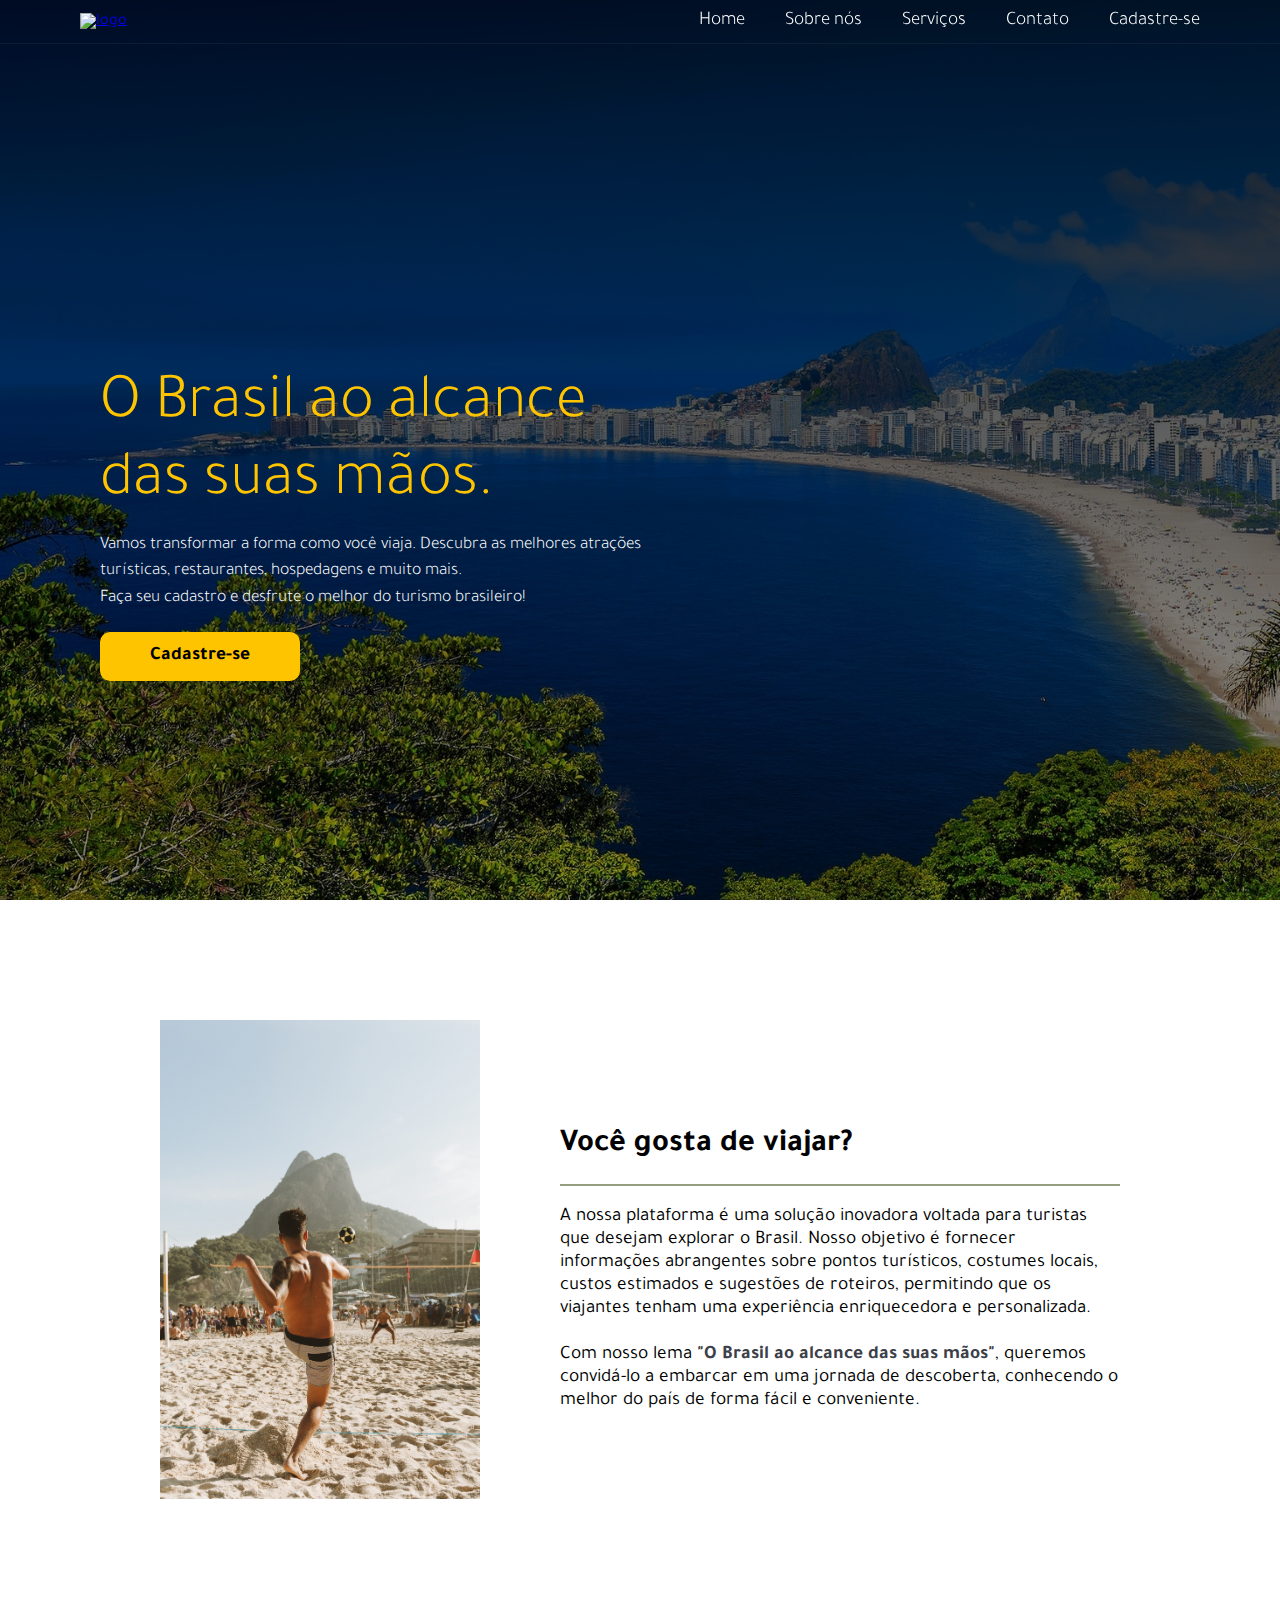
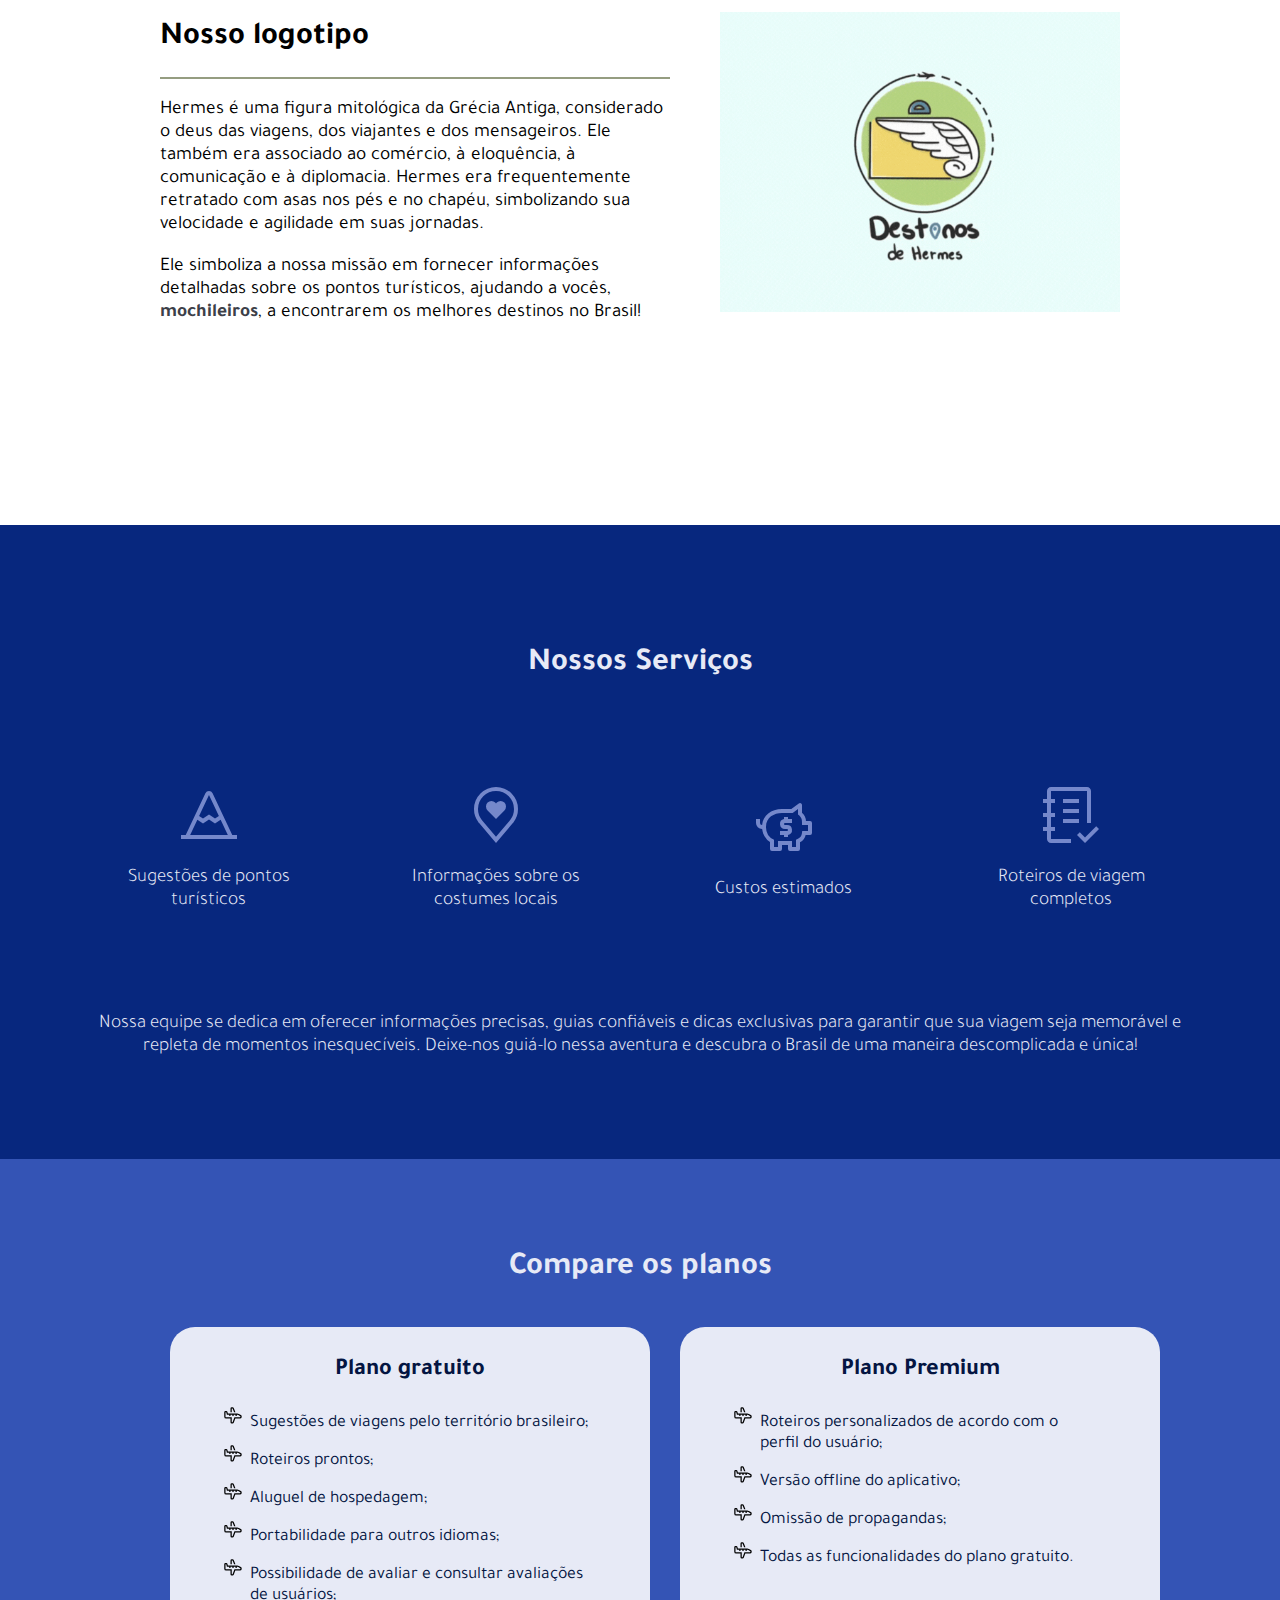
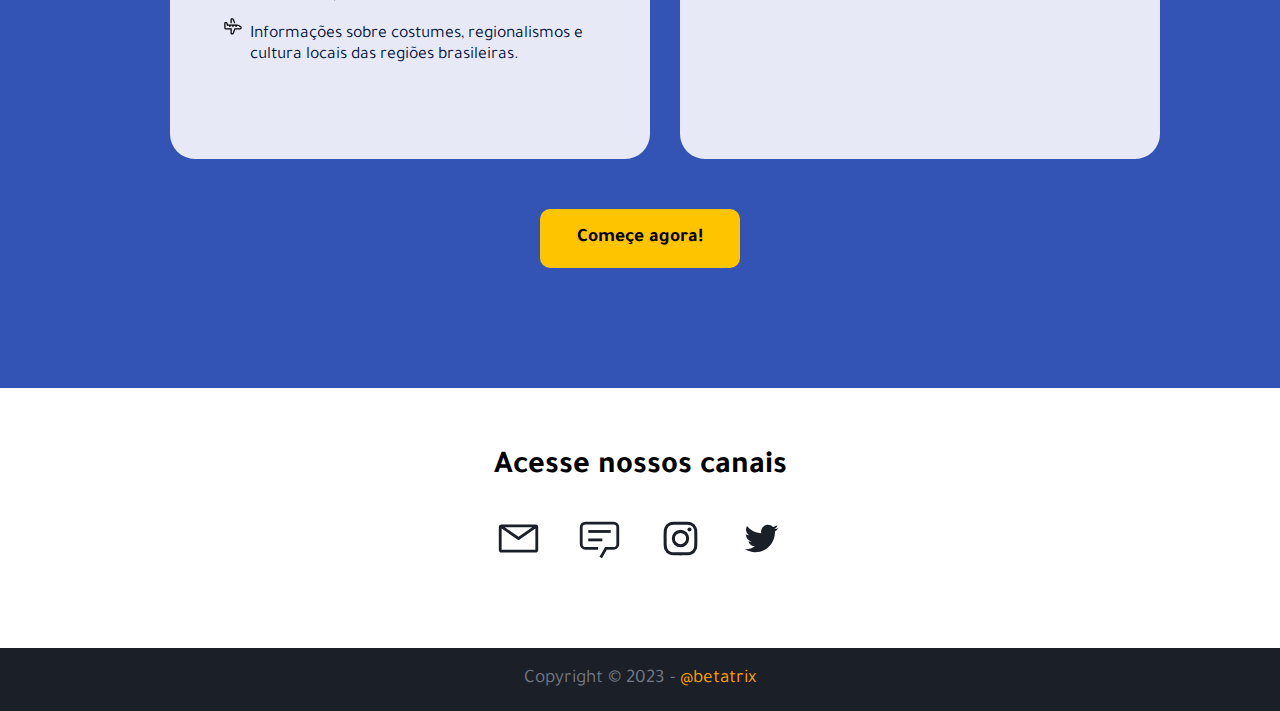
==== commit 2aaa64f1: "fix logo bug" ====
--- a/index.html
+++ b/index.html
@@ -12,7 +12,7 @@
 <body>
     <header id="header" class="header-glass header-visible">
         <a href="#home" class="logo">
-            <img src="#" alt="logo" width="auto">
+            <img src="./images/logo.png" alt="logo" width="auto">
         </a>
         <div class="menuToggle"></div> <!--Portabilidade do menu -->
         <nav class="navbar">
@@ -104,6 +104,7 @@
                 <h3>Roteiros de viagem completos</h3>
             </div>
         </div>
+        <p> Nossa equipe se dedica em oferecer informações precisas, guias confiáveis e dicas exclusivas para garantir que sua viagem seja memorável e repleta de momentos inesquecíveis. Deixe-nos guiá-lo nessa aventura e descubra o Brasil de uma maneira descomplicada e única!</p>
     </section>
     <section id="plans">
         <div class="stext">
--- a/style.css
+++ b/style.css
@@ -7,6 +7,7 @@
     --amarelo200: #ffe182;
     --amarelo50: #fff8e1;
 
+    --azuldark: #041542;
     --azul900: #07277e;
     --azul500: #3454b5;
     --azul300: #7588cb;
@@ -41,8 +42,8 @@
     position: fixed;
     width: 100%;
     padding: 80px;
-    padding-top: 20px;
-    padding-bottom: 20px;
+    padding-top: 10px;
+    padding-bottom: 10px;
     display: inline-flex;
     justify-content: space-between;
     align-items: center;
@@ -78,7 +79,8 @@
 }
 
 header img {
-    height: 5em;
+    height: 4em;
+    padding-top: 2px;
 }
 
 header a:hover {
@@ -111,7 +113,7 @@
     left: 0;
     width: 100%;
     height: 100%;
-    background: linear-gradient(rgba(0, 0, 0, 0.562), rgba(0, 0, 0, 0.651));
+    background: linear-gradient(rgba(0, 0, 0, 0.842), rgba(0, 0, 0, 0.356));
     z-index: 1;
 }
 
@@ -151,7 +153,7 @@
     background: var(--amarelo500);
     color: black;
     text-align: center;
-    padding: 18px 30px;
+    padding: 13px 25px;
     font-weight: 600;
     text-decoration: none;
     margin-top: 10px;
@@ -170,7 +172,7 @@
 #about {
     position: relative;
     min-height: 100vh;
-    padding: 90px 80px;
+    padding: 110px 80px;
     display: flex;
     justify-content: center;
     flex-direction: column;
@@ -227,7 +229,7 @@
 /* ---------- SERVIÇOS ----------- */
 #services {
     background-color: var(--azul900);
-    padding: 110px 80px 60px 80px;
+    padding: 120px 80px 100px 80px;
 }
 
 #services .content {
@@ -266,6 +268,13 @@
     font-size: var(--texto-simples);
 }
 
+#services p {
+    color: var(--azul50);
+    font-weight: 300;
+    font-size: var(--texto-simples);
+    text-align: center;
+}
+
 /* ---------- PLANOS ----------- */
 #plans {
     background-color: var(--azul500);
@@ -273,6 +282,7 @@
 }
 
 #plans .content {
+    color: var(--azuldark);
     display: grid;
     grid-template-columns: repeat(2, 1fr);
     grid-gap: 30px;
@@ -284,7 +294,7 @@
     align-items: center;
     flex-direction: column;
 
-    background: linear-gradient(to top, #b3c1f56c, #cbd1e9);
+    background-color: var(--azul50);
     padding: 30px 60px;
     width: 30em; height: 27em;
 
@@ -293,7 +303,6 @@
 }
 
 #plans h3 {
-    color: var(--cinza900);
     font-size: 1.5em;
 }
 
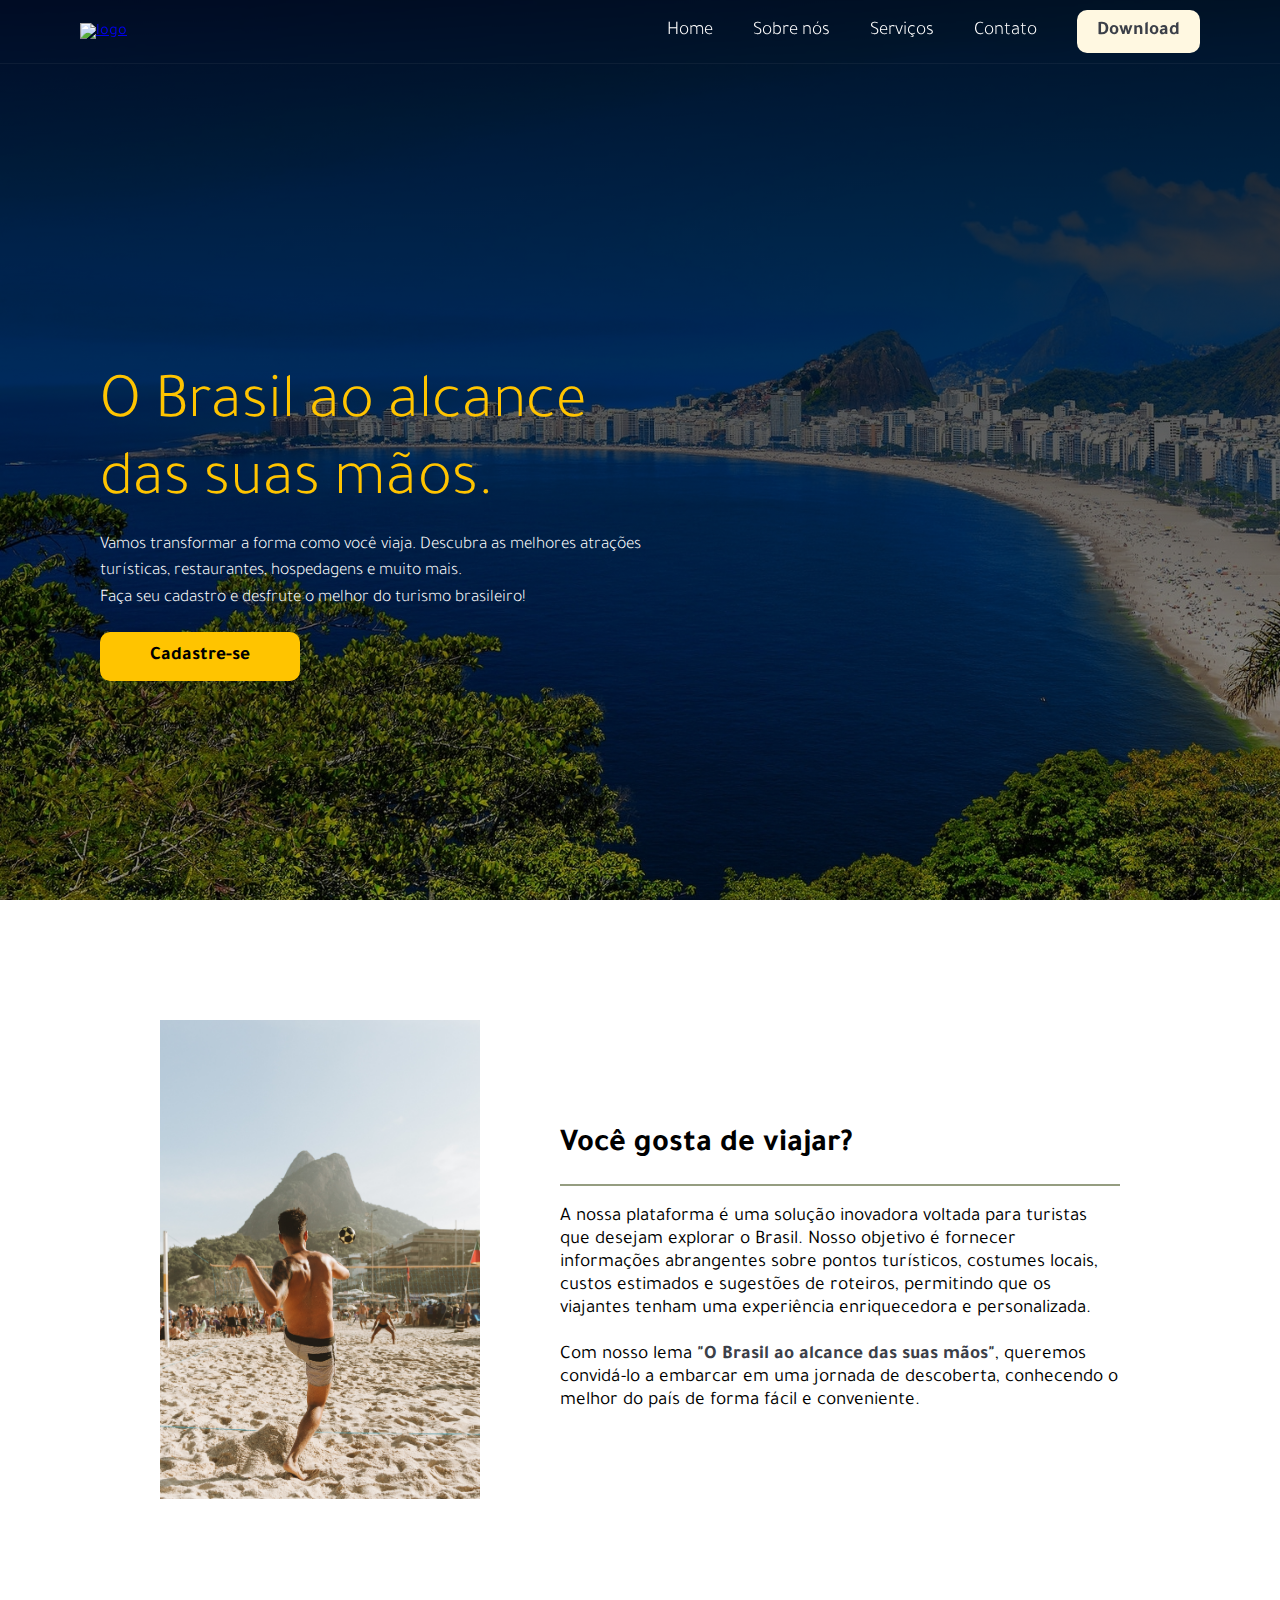
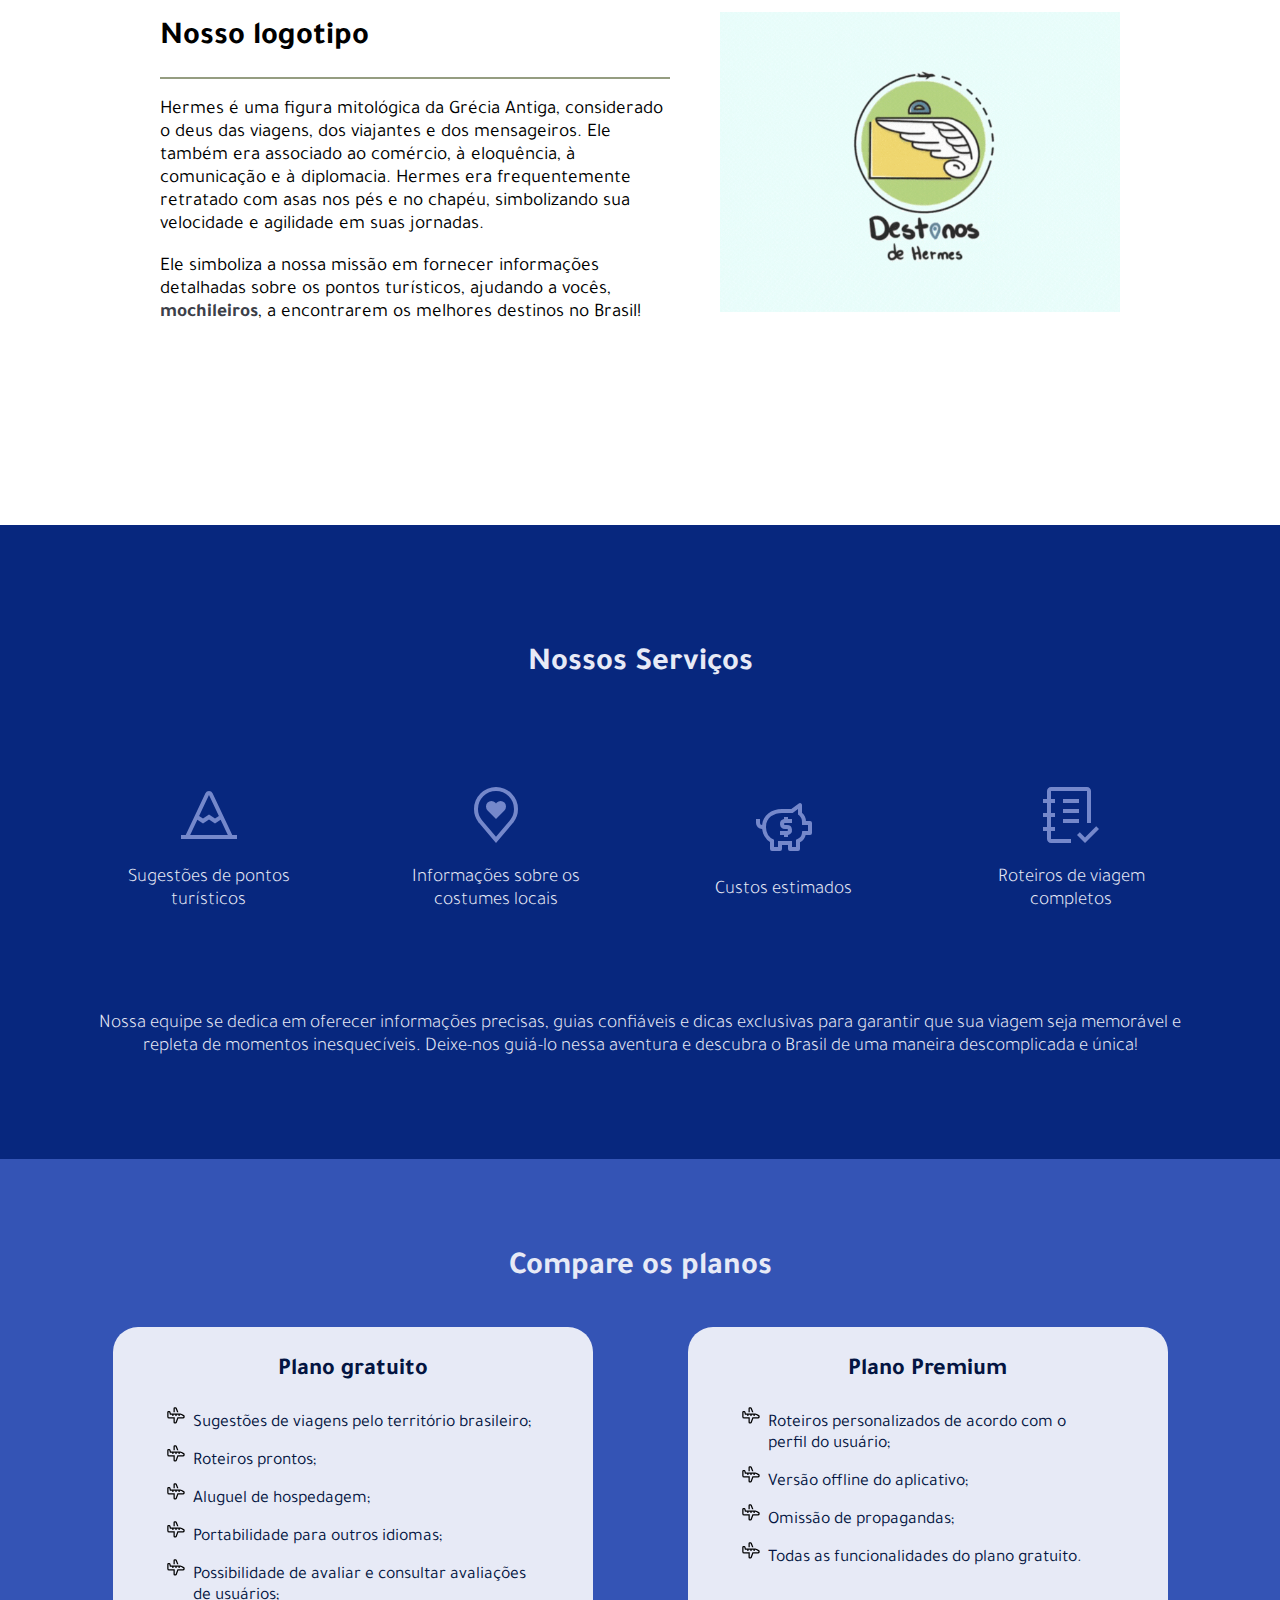
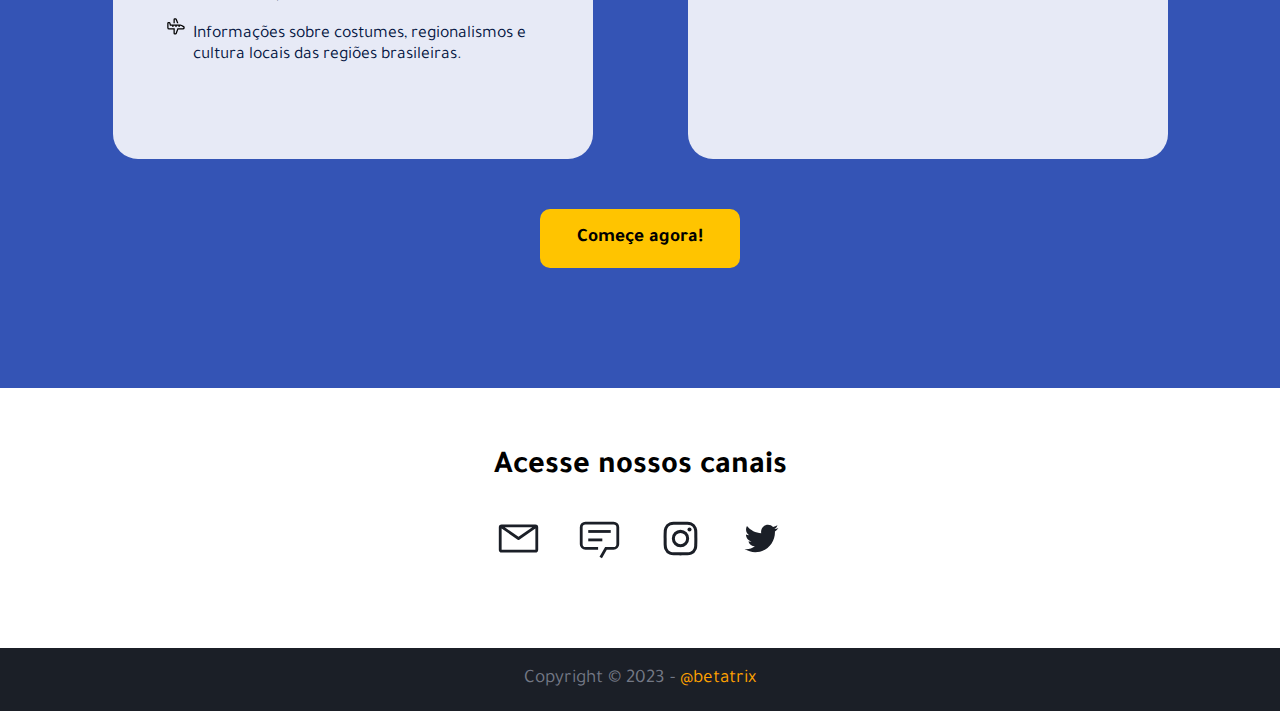
==== commit d3eb4211: "add page downloads" ====
--- a/index.html
+++ b/index.html
@@ -7,6 +7,7 @@
     <meta name="viewport" content="width=device-width, initial-scale=1.0">
     <title>Destinos de Hermes</title>
     <link rel="stylesheet" href="style.css">
+    <link rel="stylesheet" href="responsiveness.css">
 </head>
 
 <body>
@@ -20,7 +21,7 @@
             <a href="#about">Sobre nós</a>
             <a href="#services">Serviços</a>
             <a href="#contact">Contato</a>
-            <a href="#">Cadastre-se</a>
+            <a href="./download.html"><button>Download</button></a>
         </nav>
     </header>
     <section id="home">
@@ -122,7 +123,7 @@
                     <li>Informações sobre costumes, regionalismos e cultura locais das regiões brasileiras.</li>
                 </ul>
             </div>
-            <div class="carousel">
+            <div class="carousel p">
                 <h3>Plano Premium</h3>
                 <ul>
                     <li>Roteiros personalizados de acordo com o perfil do usuário;</li>
@@ -133,7 +134,7 @@
             </div>
         </div>
         <div class="sbutton">
-            <a href="#" class="signup-btn">Começe agora!</a>
+            <a href="./download.html" class="signup-btn">Começe agora!</a>
         </div>
     </section>
     <section id="contact">
--- a/style.css
+++ b/style.css
@@ -71,8 +71,20 @@
     gap: 40px;
 }
 
+button {
+    border: none;
+    border-radius: 10px;
+    padding: 10px 20px;
+    background-color: var(--amarelo50);
+    font-size: 1.0em;
+    font-weight: 700;
+    color: var(--cinza800);
+    cursor: pointer;
+  }
+
 header nav a {
     text-decoration: none;
+    align-self: center;
     color: var(--branco);
     font-weight: 300;
     font-size: var(--texto-simples);
@@ -83,6 +95,7 @@
     padding-top: 2px;
 }
 
+button:hover,
 header a:hover {
     color: var(--amarelo700);
     transition: 0.4s;
@@ -284,16 +297,16 @@
 #plans .content {
     color: var(--azuldark);
     display: grid;
+    justify-items: center;
     grid-template-columns: repeat(2, 1fr);
     grid-gap: 30px;
-    margin: 40px 90px;
+    margin: 40px 0px;
 }
 
 #plans .content .carousel {
     display: flex;
     align-items: center;
     flex-direction: column;
-
     background-color: var(--azul50);
     padding: 30px 60px;
     width: 30em; height: 27em;
@@ -403,3 +416,4 @@
 footer a:hover {
     color: var(--azul300);
 }
+
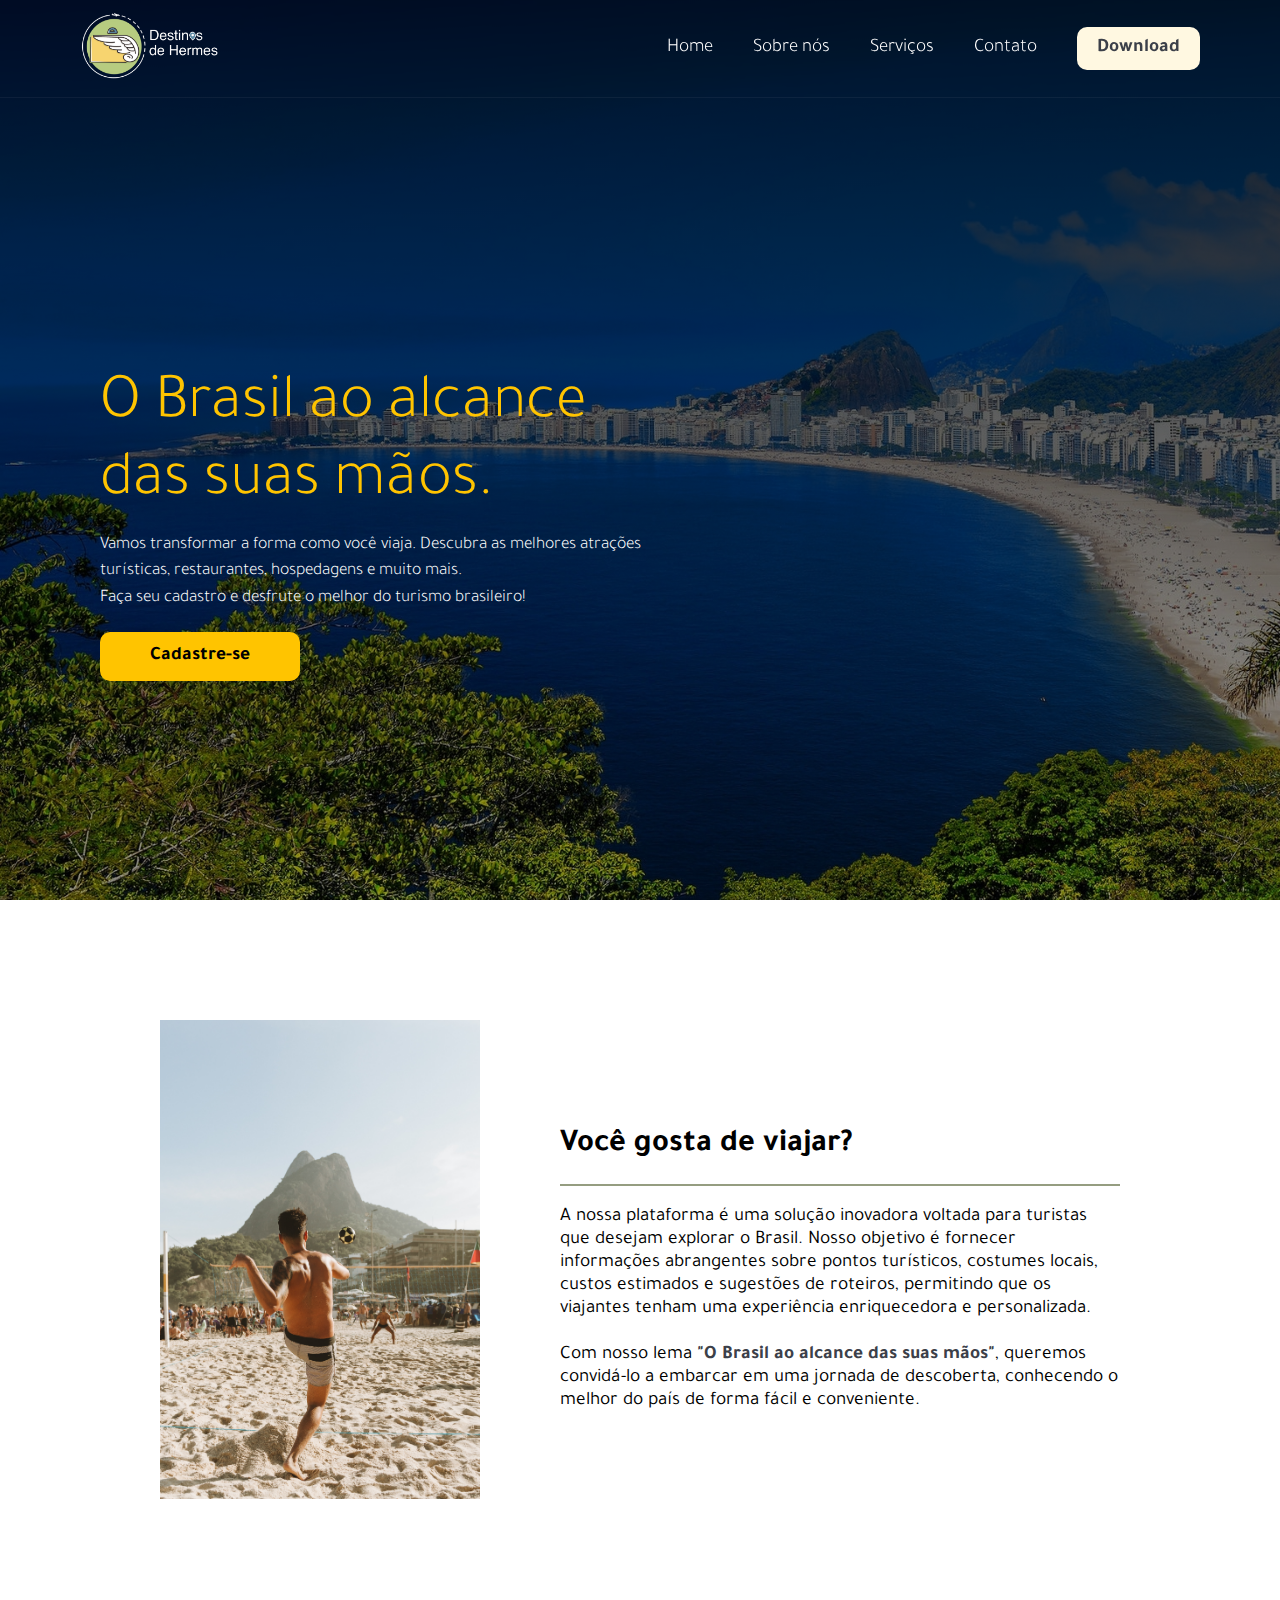
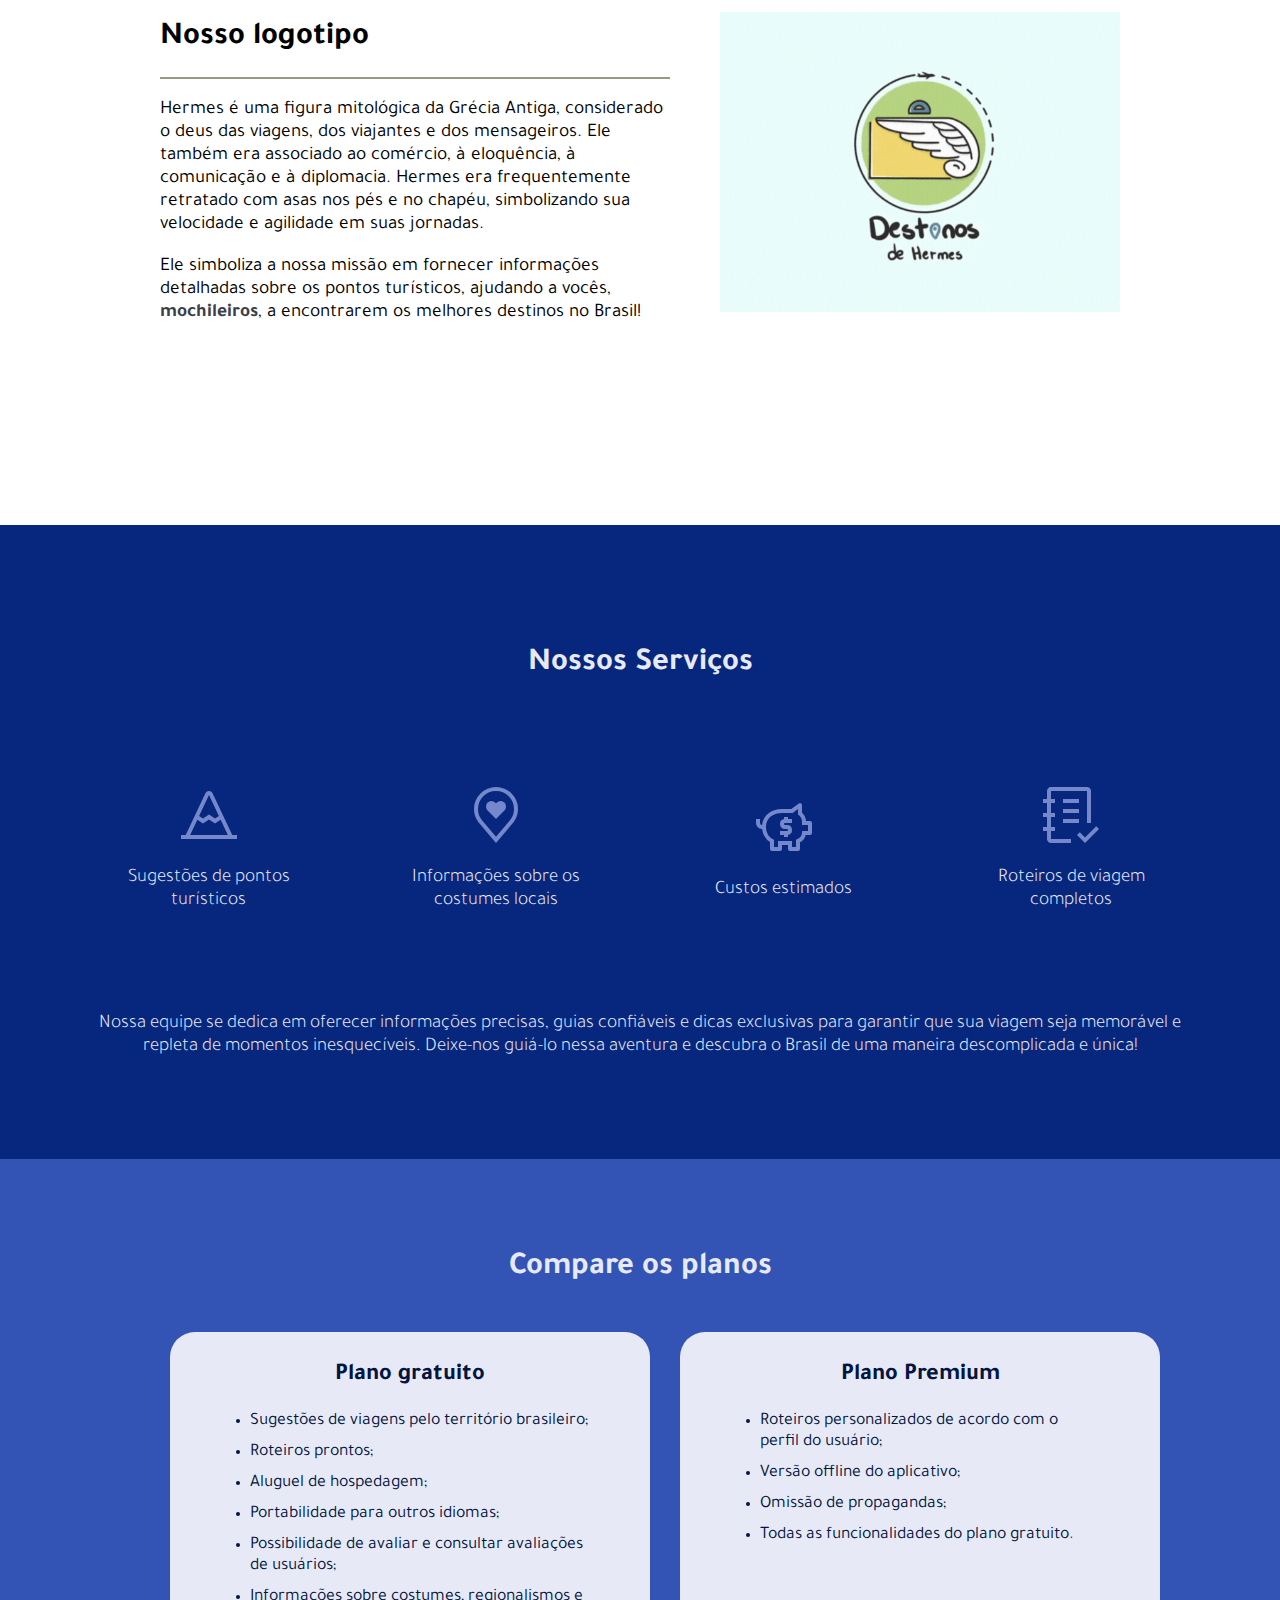
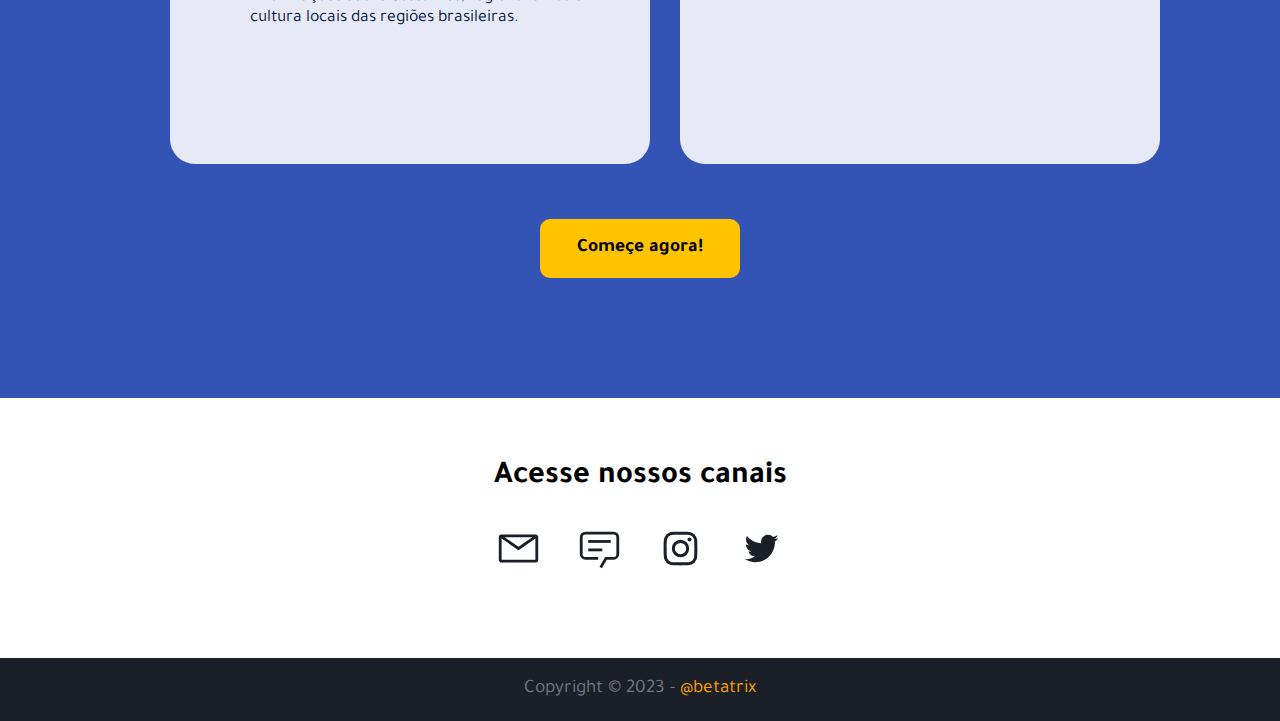
==== commit 7934e706: "final project" ====
--- a/index.html
+++ b/index.html
@@ -6,22 +6,21 @@
     <meta http-equiv="X-UA-Compatible" content="IE=edge">
     <meta name="viewport" content="width=device-width, initial-scale=1.0">
     <title>Destinos de Hermes</title>
-    <link rel="stylesheet" href="style.css">
-    <link rel="stylesheet" href="responsiveness.css">
+    <link rel="stylesheet" href="./asssets/css/style.css">
+    <link rel="stylesheet" href="./asssets/css/responsiveness.css">
 </head>
 
 <body>
     <header id="header" class="header-glass header-visible">
         <a href="#home" class="logo">
-            <img src="./images/logo.png" alt="logo" width="auto">
+            <img src="./asssets/images/logo.png" alt="logo" width="auto">
         </a>
-        <div class="menuToggle"></div> <!--Portabilidade do menu -->
         <nav class="navbar">
             <a href="#home">Home</a>
             <a href="#about">Sobre nós</a>
             <a href="#services">Serviços</a>
             <a href="#contact">Contato</a>
-            <a href="./download.html"><button>Download</button></a>
+            <a href="./asssets/html/download.html"><button class="download-btn">Download</button></a>
         </nav>
     </header>
     <section id="home">
@@ -29,12 +28,12 @@
             <h2>O Brasil ao alcance <br>das suas mãos.</h2>
             <p>Vamos transformar a forma como você viaja. Descubra as melhores atrações turísticas, restaurantes,
                 hospedagens e muito mais. <br> Faça seu cadastro e desfrute o melhor do turismo brasileiro!</p>
-            <a href="#" class="signup-btn">Cadastre-se</a>
+            <a href="./asssets/html/signup.html" class="signup-btn">Cadastre-se</a>
         </div>
     </section>
     <section id="about">
         <div class="content">
-            <img src="./images/imagem_about.jpg" id="img">
+            <img src="./asssets/images/imagem_about.jpg" class="img">
             <div id="textAbout">
                 <h3>Você gosta de viajar?</h3>
                 <p>A nossa plataforma é uma solução inovadora voltada para turistas que desejam explorar o Brasil. Nosso
@@ -57,7 +56,7 @@
                 <p>Ele simboliza a nossa missão em fornecer informações detalhadas sobre os pontos turísticos, ajudando
                     a vocês,<b> mochileiros</b>, a encontrarem os melhores destinos no Brasil!</p>
             </div>
-            <img src="./images/desenho_logo.gif" alt="logo-explain" width="auto" id="logogif">
+            <img src="./asssets/images/desenho_logo.gif" alt="logo-explain" width="auto" id="logogif">
         </div>
 
     </section>
@@ -66,42 +65,21 @@
             <h2>Nossos Serviços</h2>
         </div>
         <div class="content">
-            <div class="carousel">
-                <svg id="svg" xmlns="http://www.w3.org/2000/svg" width="32" height="32" viewBox="0 0 32 32">
-                    <defs><style>.cls-1 {fill: none;}</style></defs>
-                    <title>mountain</title>
-                    <path d="M27.6343,26,17.7888,5.1055a2,2,0,0,0-3.5879.021L4.3657,26H2v2H30V26ZM15.99,5.979,20.9473,16.5,19,17.7979l-3-2-3,2-1.9551-1.3033ZM10.1846,18.3247,13,20.2021l3-2,3,2,2.8091-1.873L25.4233,26H6.5752Z" />
-                    <rect id="_Transparent_Rectangle_" data-name="&lt;Transparent Rectangle&gt;" class="cls-1" width="32" height="32" />
-                </svg>
+            <div class="box">
+                <svg id="svg" xmlns="http://www.w3.org/2000/svg" width="32" height="32" viewBox="0 0 32 32"><defs><style>.cls-1 {fill: none;}</style></defs><title>mountain</title><path d="M27.6343,26,17.7888,5.1055a2,2,0,0,0-3.5879.021L4.3657,26H2v2H30V26ZM15.99,5.979,20.9473,16.5,19,17.7979l-3-2-3,2-1.9551-1.3033ZM10.1846,18.3247,13,20.2021l3-2,3,2,2.8091-1.873L25.4233,26H6.5752Z" /><rect id="_Transparent_Rectangle_" data-name="&lt;Transparent Rectangle&gt;" class="cls-1" width="32" height="32" /></svg>
                 <h3>Sugestões de pontos turísticos</h3>
             </div>
-            <div class="carousel">
-                <svg id="svg" data-name="Layer 1" xmlns="http://www.w3.org/2000/svg" width="32" height="32" viewBox="0 0 32 32">
-                    <defs><style>.cls-1 {fill: none;}</style></defs>
-                    <path d="M18.303,9a2.6616,2.6616,0,0,0-1.9079.8058l-.3932.4054-.397-.4054a2.6615,2.6615,0,0,0-3.8157,0,2.7992,2.7992,0,0,0,0,3.8964L16.0019,18l4.2089-4.2978a2.7992,2.7992,0,0,0,0-3.8964A2.6616,2.6616,0,0,0,18.303,9Z" transform="translate(0 0)" />
-                    <path d="M16,30,7.5645,20.0513c-.0479-.0571-.3482-.4515-.3482-.4515A10.8888,10.8888,0,0,1,5,13a11,11,0,0,1,22,0,10.8844,10.8844,0,0,1-2.2148,6.5973l-.0015.0025s-.3.3944-.3447.4474ZM8.8125,18.395c.001.0007.2334.082.2866.3744L16,26.9079l6.91-8.15c.0439-.0552.2783-.3649.2788-.3657A8.901,8.901,0,0,0,25,13,9,9,0,0,0,7,13a8.9054,8.9054,0,0,0,1.8125,5.395Z" transform="translate(0 0)" />
-                    <rect id="_Transparent_Rectangle_" data-name="&lt;Transparent Rectangle&gt;" class="cls-1" width="32" height="32" />
-                </svg>
+            <div class="box">
+                <svg id="svg" data-name="Layer 1" xmlns="http://www.w3.org/2000/svg" width="32" height="32" viewBox="0 0 32 32"><defs><style>.cls-1 {fill: none;}</style></defs><path d="M18.303,9a2.6616,2.6616,0,0,0-1.9079.8058l-.3932.4054-.397-.4054a2.6615,2.6615,0,0,0-3.8157,0,2.7992,2.7992,0,0,0,0,3.8964L16.0019,18l4.2089-4.2978a2.7992,2.7992,0,0,0,0-3.8964A2.6616,2.6616,0,0,0,18.303,9Z" transform="translate(0 0)" /><path d="M16,30,7.5645,20.0513c-.0479-.0571-.3482-.4515-.3482-.4515A10.8888,10.8888,0,0,1,5,13a11,11,0,0,1,22,0,10.8844,10.8844,0,0,1-2.2148,6.5973l-.0015.0025s-.3.3944-.3447.4474ZM8.8125,18.395c.001.0007.2334.082.2866.3744L16,26.9079l6.91-8.15c.0439-.0552.2783-.3649.2788-.3657A8.901,8.901,0,0,0,25,13,9,9,0,0,0,7,13a8.9054,8.9054,0,0,0,1.8125,5.395Z" transform="translate(0 0)" /><rect id="_Transparent_Rectangle_" data-name="&lt;Transparent Rectangle&gt;" class="cls-1" width="32" height="32" /></svg>
                 <h3>Informações sobre os costumes locais</h3>
             </div>
-            <div class="carousel">
-                <svg id="svg" xmlns="http://www.w3.org/2000/svg" width="32" height="32" viewBox="0 0 32 32">
-                    <defs><style>.cls-1 {fill: none;}</style></defs>
-                    <path d="M16.5,14H20V12H18V11H16v1.0508A2.5,2.5,0,0,0,16.5,17h1a.5.5,0,0,1,0,1H14v2h2v1h2V19.9492A2.5,2.5,0,0,0,17.5,15h-1a.5.5,0,0,1,0-1Z" />
-                    <path d="M29,13H26.98A5.7789,5.7789,0,0,0,25,8.8525V5a1,1,0,0,0-1.6-.8L19.6665,7H15c-5.5095,0-9.4634,3.2412-9.9485,8H5a1.0009,1.0009,0,0,1-1-1V12H2v2a3.0033,3.0033,0,0,0,3,3h.07A9.1733,9.1733,0,0,0,9,23.5566V27a1,1,0,0,0,1,1h4a1,1,0,0,0,1-1V25h3v2a1,1,0,0,0,1,1h4a1,1,0,0,0,1-1V23.6372A5.0926,5.0926,0,0,0,26.8188,20H29a1,1,0,0,0,1-1V14A1,1,0,0,0,29,13Zm-1,5H25.124c-.3052,2.7529-.8235,3.4854-3.124,4.3154V26H20V23H13v3H11V22.3779A7.013,7.013,0,0,1,7,16c0-4.8354,4.0181-7,8-7h5.3335L23,7V9.7764c2.4182,1.8593,1.9126,3.186,2.0183,5.2236H28Z" />
-                    <rect id="_Transparent_Rectangle_" data-name="&lt;Transparent Rectangle&gt;" class="cls-1" width="32" height="32" />
+            <div class="box">
+                <svg id="svg" xmlns="http://www.w3.org/2000/svg" width="32" height="32" viewBox="0 0 32 32"><defs><style>.cls-1 {fill: none;}</style></defs><path d="M16.5,14H20V12H18V11H16v1.0508A2.5,2.5,0,0,0,16.5,17h1a.5.5,0,0,1,0,1H14v2h2v1h2V19.9492A2.5,2.5,0,0,0,17.5,15h-1a.5.5,0,0,1,0-1Z" /><path d="M29,13H26.98A5.7789,5.7789,0,0,0,25,8.8525V5a1,1,0,0,0-1.6-.8L19.6665,7H15c-5.5095,0-9.4634,3.2412-9.9485,8H5a1.0009,1.0009,0,0,1-1-1V12H2v2a3.0033,3.0033,0,0,0,3,3h.07A9.1733,9.1733,0,0,0,9,23.5566V27a1,1,0,0,0,1,1h4a1,1,0,0,0,1-1V25h3v2a1,1,0,0,0,1,1h4a1,1,0,0,0,1-1V23.6372A5.0926,5.0926,0,0,0,26.8188,20H29a1,1,0,0,0,1-1V14A1,1,0,0,0,29,13Zm-1,5H25.124c-.3052,2.7529-.8235,3.4854-3.124,4.3154V26H20V23H13v3H11V22.3779A7.013,7.013,0,0,1,7,16c0-4.8354,4.0181-7,8-7h5.3335L23,7V9.7764c2.4182,1.8593,1.9126,3.186,2.0183,5.2236H28Z" /><rect id="_Transparent_Rectangle_" data-name="&lt;Transparent Rectangle&gt;" class="cls-1" width="32" height="32" />
                 </svg>
                 <h3>Custos estimados</h3>
             </div>
-            <div class="carousel">
-                <?xml version="1.0" encoding="utf-8"?>
-                <svg version="1.1" id="svg" xmlns="http://www.w3.org/2000/svg" xmlns:xlink="http://www.w3.org/1999/xlink" x="0px" y="0px" width="32px" height="32px" viewBox="0 0 32 32" style="enable-background:new 0 0 32 32;" xml:space="preserve">
-                    <style type="text/css">.st0 {fill: none;}</style>
-                    <polygon points="23,27.2 20.4,24.6 19,26 23,30 30,23 28.6,21.6 " />
-                    <rect x="12" y="18" width="8" height="2" /><rect x="12" y="13" width="8" height="2" /><rect x="12" y="8" width="8" height="2" />
-                    <path d="M16,28H6v-4h2v-2H6v-5h2v-2H6v-5h2V8H6V4h18v16h2V4c0-1.1-0.9-2-2-2H6C4.9,2,4,2.9,4,4v4H2v2h2v5H2v2h2v5H2v2h2v4c0,1.1,0.9,2,2,2h10V28z" />
-                    <rect id="_x3C_Transparent_Rectangle_x3E__232_" y="0" class="st0" width="32" height="32" />
-                </svg>
+            <div class="box">
+                <svg version="1.1" id="svg" xmlns="http://www.w3.org/2000/svg" xmlns:xlink="http://www.w3.org/1999/xlink" x="0px" y="0px" width="32px" height="32px" viewBox="0 0 32 32" style="enable-background:new 0 0 32 32;" xml:space="preserve"><style type="text/css">.st0 {fill: none;}</style><polygon points="23,27.2 20.4,24.6 19,26 23,30 30,23 28.6,21.6 " /><rect x="12" y="18" width="8" height="2" /><rect x="12" y="13" width="8" height="2" /><rect x="12" y="8" width="8" height="2" /><path d="M16,28H6v-4h2v-2H6v-5h2v-2H6v-5h2V8H6V4h18v16h2V4c0-1.1-0.9-2-2-2H6C4.9,2,4,2.9,4,4v4H2v2h2v5H2v2h2v5H2v2h2v4c0,1.1,0.9,2,2,2h10V28z" /><rect id="_x3C_Transparent_Rectangle_x3E__232_" y="0" class="st0" width="32" height="32" /></svg>
                 <h3>Roteiros de viagem completos</h3>
             </div>
         </div>
@@ -112,7 +90,7 @@
             <h2>Compare os planos</h2>
         </div>
         <div class="content">
-            <div class="carousel">
+            <div class="box">
                 <h3>Plano gratuito</h3>
                 <ul>
                     <li>Sugestões de viagens pelo território brasileiro;</li>
@@ -123,7 +101,7 @@
                     <li>Informações sobre costumes, regionalismos e cultura locais das regiões brasileiras.</li>
                 </ul>
             </div>
-            <div class="carousel p">
+            <div class="box p">
                 <h3>Plano Premium</h3>
                 <ul>
                     <li>Roteiros personalizados de acordo com o perfil do usuário;</li>
@@ -134,7 +112,7 @@
             </div>
         </div>
         <div class="sbutton">
-            <a href="./download.html" class="signup-btn">Começe agora!</a>
+            <a href="./asssets/html/signup.html" class="signup-btn">Começe agora!</a>
         </div>
     </section>
     <section id="contact">
@@ -150,7 +128,7 @@
     <footer>
         <p>Copyright © 2023 - <a href="https://github.com/betatrix" target="_blank">@betatrix</a></p>
     </footer>
-    <script src="script.js"></script>
+    <script src="./asssets/js/script.js"></script>
 </body>
 
 </html>--- a/asssets/css/style.css
+++ b/asssets/css/style.css
@@ -0,0 +1,414 @@
+@import url('https://fonts.googleapis.com/css2?family=Tajawal:wght@200;300;400;700;900&display=swap');
+
+/* ---------- VARIÁVEIS ----------- */
+:root {
+    --amarelo700:#ffa200;
+    --amarelo500: #ffc400;
+    --amarelo200: #ffe182;
+    --amarelo50: #fff8e1;
+
+    --azuldark: #041542;
+    --azul900: #07277e;
+    --azul500: #3454b5;
+    --azul300: #7588cb;
+    --azul50: #e7eaf6;
+
+    --cinza900: #1b1f27;
+    --cinza800: #3c4049;
+    --cinzalight: #737885;
+
+    --branco: #fff;
+
+    --titulo: 4em;
+    --titulo2: 2em;
+    --texto-simples: 1.2em;
+    --texto-simples2: 1.1em
+}
+
+
+/* ---------- GLOBAL ----------- */
+* {
+    margin: 0;
+    padding: 0;
+    box-sizing: border-box;
+    font-family: 'Tajawal', sans-serif;
+    scroll-behavior: smooth; /* O faz com que o link âncora tenha uma rolagem suave  */
+}
+
+
+/* ---------- CABEÇALHO ----------- */
+header {
+    position: fixed;
+    width: 100%;
+    padding: 80px;
+    padding-top: 10px;
+    padding-bottom: 10px;
+    display: inline-flex;
+    justify-content: space-between;
+    align-items: center;
+    transition: background-color 0.2s ease-in-out;
+    z-index: 10; /* sobreposição maior que outros index */
+}
+
+/* Header vidro inicial*/
+.header-glass {
+    backdrop-filter: blur(2.5px); /*Deixa com aspecto de vidro*/
+    border-bottom: 1px solid #ffffff0d; 
+}
+
+/* Header solido cinza acionado pelo js*/
+.header-dark {
+    background-color: var(--cinza900);
+}
+
+header nav {
+    position: relative;
+    display: flex;
+    gap: 40px;
+}
+
+.download-btn {
+    border: none;
+    border-radius: 10px;
+    padding: 10px 20px;
+    background-color: var(--amarelo50);
+    font-size: 1.0em;
+    font-weight: 700;
+    color: var(--cinza800);
+    cursor: pointer;
+  }
+
+header nav a {
+    text-decoration: none;
+    align-self: center;
+    color: var(--branco);
+    font-weight: 300;
+    font-size: var(--texto-simples);
+}
+
+header img {
+    height: 4.3em;
+    padding-top: 2px;
+}
+
+.download-btn:hover,
+header a:hover {
+    color: var(--amarelo700);
+    transition: all .5s ease-out;
+}
+
+
+/*---------- INÍCIO -----------*/
+#home {
+    position: relative;
+    width: 100%;
+    min-height: 100vh;
+    display: flex;
+    justify-content: space-between;
+    align-items: center;
+    padding: 100px;
+    padding-bottom: 10px; /* esse padding foi necessario para o header reconhecer a seção about e mudar sua cor*/
+    background-image: url(../images/background.jpg);
+    background-size: cover;
+}
+
+/* Filtro escuro */
+#home::before { /* before é usada para criar um elemento posicionado absolutamente, que cobre todo o elemento*/
+    content: "";
+    position: absolute;
+    top: 0;
+    left: 0;
+    width: 100%;
+    height: 100%;
+    background: linear-gradient(rgba(0, 0, 0, 0.842), rgba(0, 0, 0, 0.356));
+    z-index: 1;
+}
+
+#home .content {
+    color: var(--branco);
+    position: relative;
+    display: flex;
+    flex-direction: column;
+    padding-top: 70px;
+    gap: 10px;
+    max-width: 550px;
+    z-index: 2;
+}
+
+#home .content h2 {
+    position: relative;
+    font-weight: 300;
+    font-size: var(--titulo);
+    color: var(--amarelo500);
+    transition: all 0.5s ease-out;
+}
+
+#home .content p {
+    position: relative;
+    font-weight: 300;
+    font-size: var(--texto-simples2);
+    line-height: 1.5em;
+    color: var(--branco);
+}
+
+#home .signup-btn {
+    position: relative;
+    display: inline-block;
+    font-size: var(--texto-simples);
+    max-width: 300px;
+    width: 200px;
+    background: var(--amarelo500);
+    color: black;
+    text-align: center;
+    padding: 13px 25px;
+    font-weight: 600;
+    text-decoration: none;
+    margin-top: 10px;
+    margin-bottom: 10px;
+    border-radius: 10px;
+    transition: all 0.5s ease-out;
+}
+
+#home .signup-btn:hover {
+    transition: all .4s ease-out;
+    color: var(--amarelo50);
+}
+
+
+/*---------- SOBRE -----------*/
+#about {
+    position: relative;
+    min-height: 100vh;
+    padding: 110px 80px;
+    display: flex;
+    justify-content: center;
+    flex-direction: column;
+    background-color: var(--branco);
+}
+
+#about .content {
+    padding-top: 10px;
+    position: relative;
+    width: 100%;
+    display: flex;
+    align-items: center;
+    margin-bottom: 10vh;
+}
+
+#about h3 {
+    font-size: var(--titulo2);
+    margin-bottom: 20px;
+    padding-bottom: 20px;
+    padding-top: 20px;
+    border-bottom: 2px solid #505c2e9a;
+    color: var(--cinza800s);
+}
+
+#about p {
+    font-size: var(--texto-simples);
+}
+
+#about b {
+    color: var(--cinza800);
+}
+
+#about #textAbout {
+    margin-right: 5em;
+    margin-left: 80px;
+}
+
+#about .img {
+    width: 20em;
+    margin-left: 5em;
+}
+
+#about #textLogo {
+    margin-left: 5em;
+    margin-right: 50px;
+}
+
+#about #logogif {
+    width: 25em;
+    margin-right: 5em;
+}
+
+
+/* ---------- SERVIÇOS ----------- */
+#services {
+    background-color: var(--azul900);
+    padding: 120px 80px 100px 80px;
+}
+
+#services .content {
+    display: grid;
+    grid-template-columns: repeat(4, 1fr);
+    grid-gap: 30px;
+    margin: 40px 0;
+}
+
+#services .content .box {
+    padding: 60px 20px;
+    display: flex;
+    justify-content: center;
+    align-items: center;
+    text-align: center;
+    flex-direction: column;
+    gap: 20px;
+}
+
+svg {
+    width: 64px;
+    height: 64px;
+    fill: var(--azul300); /*muda a cor do svg*/
+}
+
+#plans h2,
+#services h2 {
+    font-size: var(--titulo2);
+    color: var(--azul50);
+    text-align: center;
+}
+
+#services .box h3 {
+    color: var(--azul50);
+    font-weight: 300;
+    font-size: var(--texto-simples);
+}
+
+#services p {
+    color: var(--azul50);
+    font-weight: 300;
+    font-size: var(--texto-simples);
+    text-align: center;
+}
+
+/* ---------- PLANOS ----------- */
+#plans {
+    background-color: var(--azul500);
+    padding: 90px 80px 110px 80px;
+}
+
+#plans .content {
+    color: var(--azuldark);
+    display: grid;
+    justify-items: center;
+    grid-template-columns: repeat(2, 1fr);
+    grid-gap: 30px;
+    margin: 40px 0px;
+}
+
+#plans .content .box {
+    display: flex;
+    align-items: center;
+    flex-direction: column;
+    background-color: var(--azul50);
+    padding: 30px 60px;
+    width: 30em; height: 27em;
+
+    border-radius: 25px;
+    gap: 20px;
+}
+
+#plans h3 {
+    font-size: 1.5em;
+}
+
+#plans li {
+    font-size: var(--texto-simples2);
+    margin-bottom: 10px;
+}
+
+/* lista personalizada */
+#plans ul {
+    list-style-image: url(./images/airplane.svg); /* marcardor de aviãozinho */
+    padding-left: 20px;
+}
+
+
+#plans .signup-btn {
+    position: relative;
+    display: inline-block;
+
+    font-size: var(--texto-simples);
+    background: var(--amarelo500);
+    color: black;
+    font-weight: 600;
+    text-decoration: none;
+    text-align: center;
+    transition: 0.5s;
+
+    width: 200px;
+    padding: 18px 30px;
+    margin-top: 10px;
+    margin-bottom: 10px;
+    border-radius: 10px;
+
+}
+
+#plans .signup-btn:hover {
+    transition: all .4s ease-out;
+    color: var(--amarelo50);
+}
+
+#plans .sbutton {
+    display: flex;
+    justify-content: center;
+    align-items: center;
+}
+
+/* ---------- CONTATO ----------- */
+#contact {
+    min-height: 200px;
+    justify-content: center;
+    margin-top: 60px;
+}
+
+#contact h2 {
+    font-size: var(--titulo2);
+    margin-bottom: 30px;
+    text-align: center;
+}
+
+#contact .content {
+    display: flex;
+    justify-content: center;
+    list-style-type: none;
+}
+
+#contact .content li {
+    margin: 0 18px;
+}
+
+#contact svg {
+    width: 45px;
+    height: 45px;
+    fill: var(--cinza900);
+}
+
+#contact svg:hover {
+    fill: var(--amarelo700);
+    transition: 0.7s;
+}
+
+
+/* ---------- RODAPÉ ----------- */
+footer {
+    background-color: var(--cinza900);
+    padding-top: 20px;
+    padding-bottom: 20px;
+    position: relative;
+    text-align: center;
+    color: var(--cinzalight);
+    font-size: 1.2em;
+}
+
+footer a {
+    color: var(--amarelo700);
+    text-decoration: none;
+    transition: 0.5s;
+}
+
+footer a:hover {
+    color: var(--azul300);
+}
+
--- a/asssets/css/responsiveness.css
+++ b/asssets/css/responsiveness.css
@@ -0,0 +1,251 @@
+
+/* Telas abaixo de 414 pixels - Celular */
+@media (max-width: 414px) {
+    header {
+        justify-content: center;
+    }
+
+    header .navbar{
+        display: none;
+    }
+
+    header img {
+        width: 150px;
+        height: auto;
+        align-items: center;
+    }
+
+    #home {
+        background: linear-gradient(var(--azuldark),var(--azul900));
+        position: relative;
+        width: 100%;
+        display: flex;
+        justify-content: space-between;
+        align-items: center;
+        padding: 30px;
+    }
+
+    #home .content {
+        margin-top: 50px;
+    }
+
+    #home .content h2 {
+        font-size: 2em;
+        text-align: center;
+    }
+
+    #home .content p {
+        font-size: 1.3em;
+        text-align: center;
+    }
+
+    #home .signup-btn {
+        align-self: center;
+    }
+
+    #about {
+        padding: 30px 0px 30px 0px;
+    }
+
+    #about img {
+        display: none;
+    }
+
+    #about .content {
+        text-align: center;
+        justify-content: center;
+    }
+
+    #about #textLogo {
+        margin-left: 3em;
+        margin-right: 50px;
+    }
+
+    #services .content,
+    #contact .content {
+        grid-template-columns: repeat(1,1fr);
+    }
+
+    #plans .content {
+        display: grid;
+        justify-content: center;
+        grid-template-columns: repeat(1, 1fr);
+        grid-gap: 30px;
+        margin: 40px 0px;
+    }
+
+    #plans .content .box {
+        display: flex;
+        align-items: center;
+        flex-direction: column;
+    
+        background-color: var(--azul50);
+        padding: 30px 60px;
+        width: 20em; height: 35em;
+    
+        border-radius: 25px;
+        gap: 20px;
+    }
+
+    #plans .content .p {
+        width: 20em; height: 27em;
+    }
+
+    #plans .content h3 {
+        text-align: center;
+    }
+
+    #contact {
+        margin-top: 0px;
+    }
+
+    #contact h2 {
+        visibility: hidden; /*título ocultado mas ocupando espaço */
+    }
+
+}
+
+/* Telas abaixo de 1024 pixels - Tablet*/
+@media (min-width: 415px) and (max-width: 1024px) {
+    header {
+        justify-content: space-around;
+    }
+
+    #home {
+        position: relative;
+        width: 100%;
+        display: flex;
+        justify-content: space-between;
+        align-items: center;
+        padding: 30px;
+    }
+
+    #home .content h2 {
+        font-size: 2.5em;
+    }
+
+    #home .content p {
+        font-size: 1em;
+    }
+
+    #home .signup-btn {
+        width: 150px;
+    }
+
+    #about {
+        padding: 30px 0px 30px 50px;
+    }
+
+    #plans .content {
+        display: grid;
+        justify-content: center;
+        grid-gap: 30px;
+        margin: 40px 0px;
+    }
+
+}
+
+/* Telas abaixo de 1680 pixels - Monitor médio*/
+@media (max-width: 1680px) {
+    #plans .content {
+        margin: 5vh 10vh 5vh 10vh ;
+    }
+}
+
+/* Telas abaixo de 2560 pixels - Monitor grande*/
+@media (min-width: 1920px) and (max-width: 2800px) {
+    header {
+        padding: 0px 100px 0px 100px;
+    }
+
+    header nav a {
+        font-size: 30px;
+    }
+
+    header img {
+        width: 200px;
+        height: auto;
+        padding-top: 10px;
+    }
+
+    #home .content {
+        margin-left: 100px;
+        max-width: 1000px;
+    }
+
+    #home .content h2 {
+        font-size: 80px;
+    }
+    
+    #home .content p {
+        font-size: 25px;
+        line-height: 1.5em;
+    }
+
+    #plans .signup-btn,
+    #home .signup-btn {
+        font-size: 25px;
+        width: 300px;
+        height: 70px;
+    }
+
+    #about {
+        padding-right: 300px;
+        padding-left: 300px;
+    }
+
+    #services h2,
+    #plans h2,
+    #about h3 {
+        font-size: 40px;
+    }
+    
+    #plans h3,
+    #plans li,
+    #services p, 
+    #services .box h3 ,
+    #about p {
+        font-size: 25px;
+    }
+
+    #about #img {
+        width: 400px;
+    }
+
+    #services {
+        padding: 200px 300px 300px 300px;
+    }
+
+    #services .box h3 {
+        color: var(--azul50);
+        font-weight: 300;
+        font-size: var(--texto-simples);
+    }
+
+    #plans {
+        padding: 130px 350px 150px 350px;
+    }
+
+    #plans .content {
+        margin: 80px 0px;
+    }
+    
+    #plans .content .box {
+        width: 50em; height: 40em;
+        line-height: 50px;
+    }
+
+    #contact {
+        padding: 100px 0px 150px 0px;
+    }
+
+    #contact h2 {
+        font-size: 50px;
+    }
+
+    #services svg,
+    #contact svg {
+        width: 70px;
+        height: auto;
+    }
+}